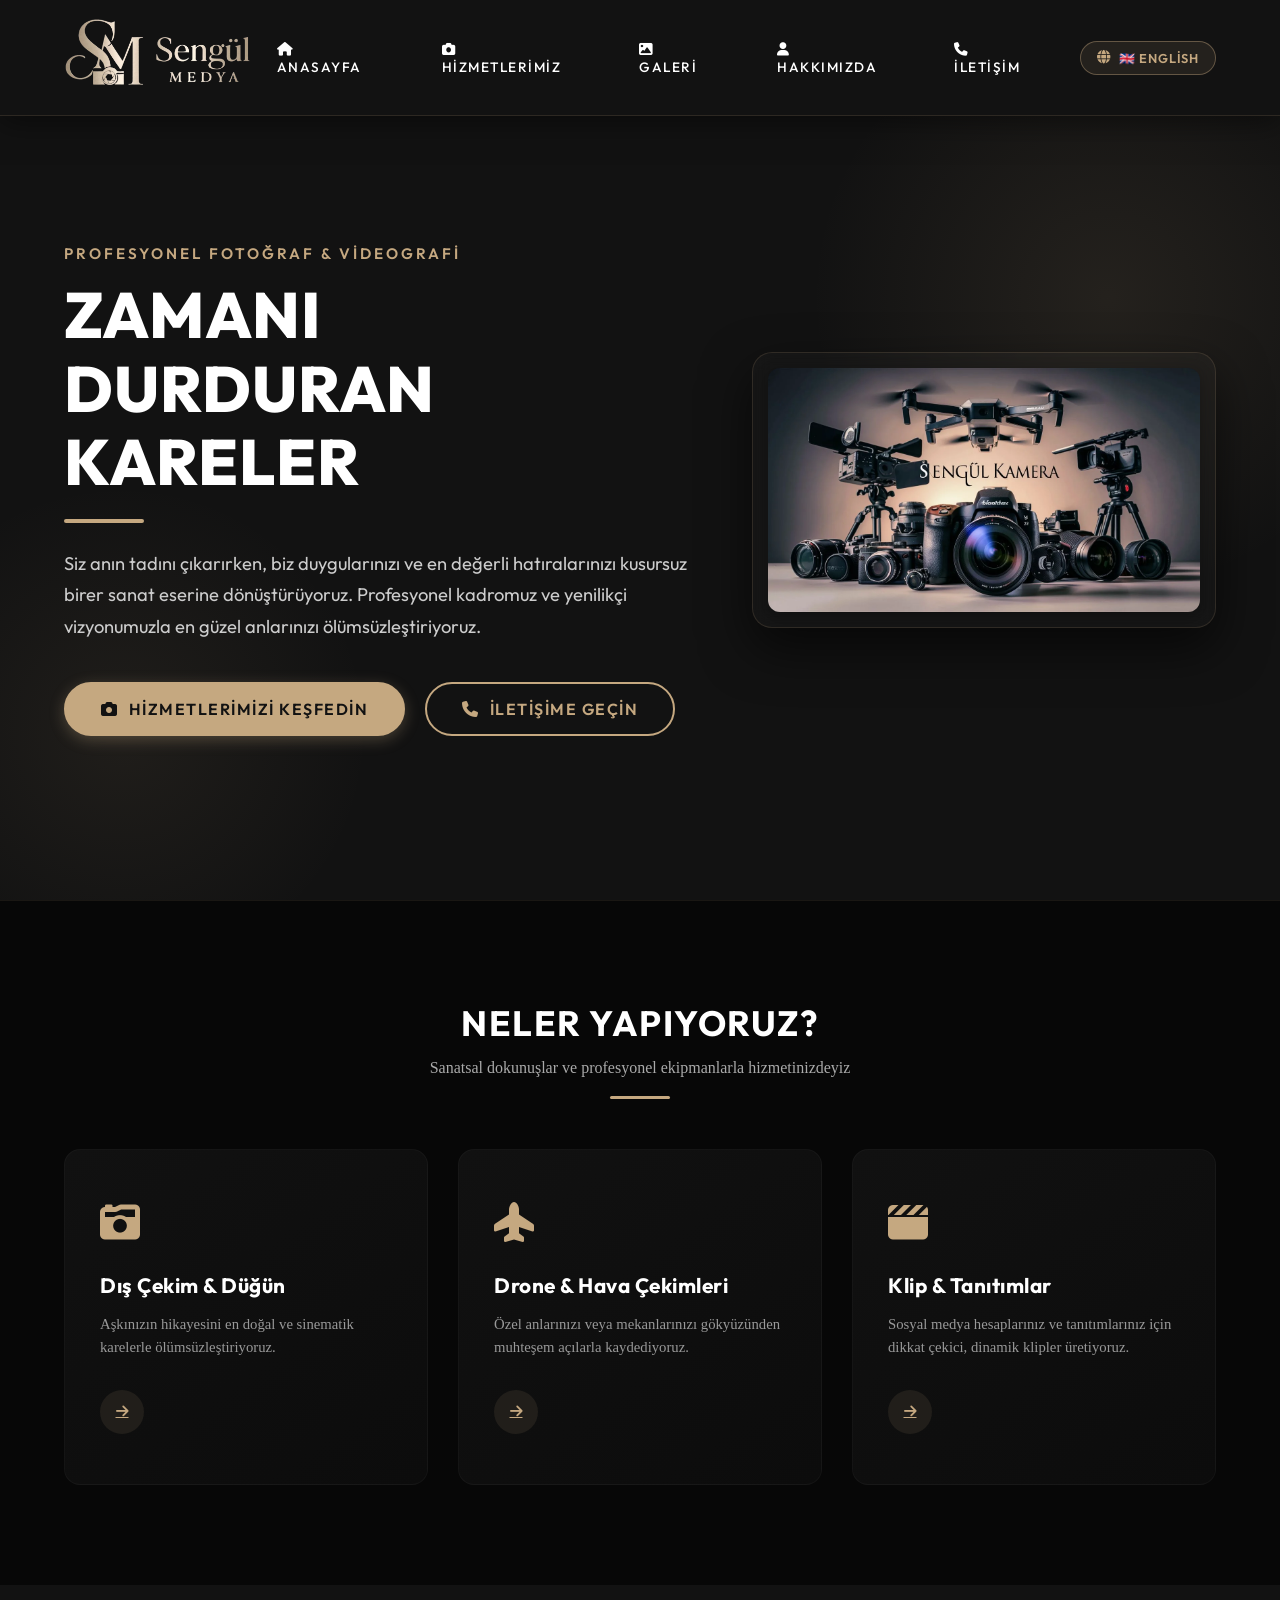
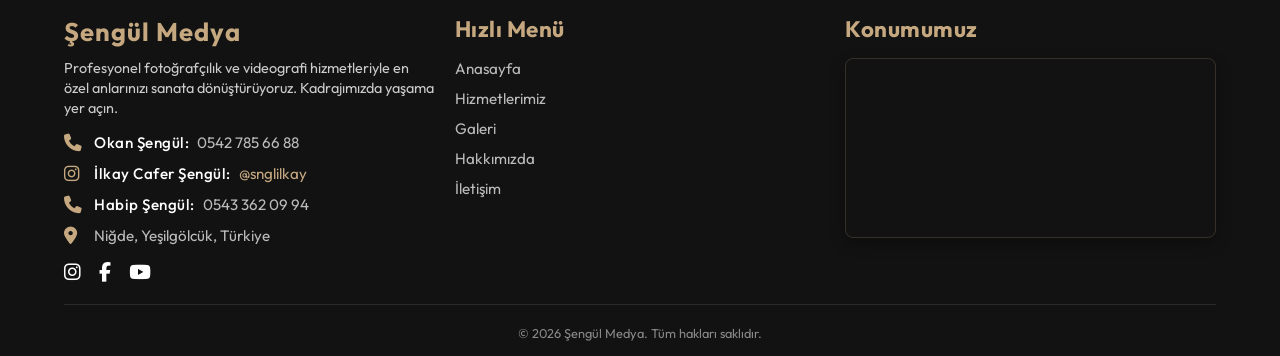
==== index.html @ fffaec66 "Google Fonts asenkron yüklenmesi sağlandı (render-blocking giderildi)" ====
<!DOCTYPE html>
<html lang="tr">

<head>
    <meta charset="UTF-8">
    <meta name="viewport" content="width=device-width, initial-scale=1.0">
    <title>Şengül Medya — Profesyonel Fotoğrafçılık & Videografi</title>
    <meta name="description" content="Niğde merkezli Şengül Medya; düğün, nişan, drone çekimi ve reklam filmlerinde 20 yıllık tecrübesiyle en özel anlarınızı sanat eserine dönüştürüyor.">
    <meta name="keywords" content="fotoğrafçı, videografi, düğün çekimi, nişan, drone, Niğde, Şengül Medya">
    <meta name="author" content="Şengül Medya">
    <!-- Open Graph -->
    <meta property="og:title" content="Şengül Medya — Profesyonel Fotoğrafçılık">
    <meta property="og:description" content="Düğün, nişan, drone çekimi ve reklam filmlerinde 20 yıllık tecrübe. En özel anlarınızı ölümsüzleştiriyoruz.">
    <meta property="og:image" content="images/logo.png">
    <meta property="og:url" content="https://sengulmedya.com/">
    <meta property="og:type" content="website">
    <meta property="og:locale" content="tr_TR">
    <!-- Twitter Card -->
    <meta name="twitter:card" content="summary_large_image">
    <meta name="twitter:title" content="Şengül Medya — Profesyonel Fotoğrafçılık">
    <meta name="twitter:description" content="Niğde merkezli profesyonel fotoğraf & video prodüksiyon ajansı.">
    <meta name="twitter:image" content="images/logo.png">
    <link rel="preconnect" href="https://fonts.googleapis.com">
    <link rel="preconnect" href="https://fonts.gstatic.com" crossorigin>
    <link rel="preconnect" href="https://cdnjs.cloudflare.com" crossorigin>
    <link rel="preload" href="images/hero-bg.webp" as="image" type="image/webp" fetchpriority="high">
    <link rel="stylesheet" href="css/style.css">
    <link rel="stylesheet" href="https://cdnjs.cloudflare.com/ajax/libs/font-awesome/6.7.1/css/all.min.css" media="print" onload="this.media='all'">
    <link rel="icon" href="images/favicon.png" type="image/png">
    <link rel="stylesheet" href="https://fonts.googleapis.com/css2?family=Outfit:wght@300;400;500;600;700;800&display=swap" media="print" onload="this.media='all'">
</head>

<body>

    <header>

        <div class="logo">
            <img src="images/logo.webp" alt="Şengül Medya" id="logo" width="752" height="332">
        </div>

        <div class="header-right">
            <div class="menu-toggle" id="mobile-menu">
                <i class="fa-solid fa-bars"></i>
            </div>
            <nav class="navbar">
                <ul class="navlist">
                    <li><a href="index.html"><i class="fa-solid fa-house"></i> <span data-i18n="nav.home">Anasayfa</span></a></li>
                    <li><a href="hizmetlerimiz.html"><i class="fa-solid fa-camera"></i> <span data-i18n="nav.services">Hizmetlerimiz</span></a></li>
                    <li><a href="galeri.html"><i class="fa-solid fa-image"></i> <span data-i18n="nav.gallery">Galeri</span></a></li>
                    <li><a href="hakkimizda.html"><i class="fa-solid fa-user"></i> <span data-i18n="nav.about">Hakkımızda</span></a></li>
                    <li><a href="iletisim.html"><i class="fa-solid fa-phone"></i> <span data-i18n="nav.contact">İletişim</span></a></li>
                </ul>
            </nav>

            <button id="lang-toggle-btn" aria-label="Dil Değiştir / Change Language">
                <i class="fa-solid fa-globe"></i> 🇬🇧 English
            </button>
        </div>

    </header>



    <main>

        <section class="hero">
            <div class="hero-container">
                <div class="hero-text-content">
                    <span class="hero-tagline" data-i18n="hero.tagline">Profesyonel Fotoğraf &amp; Videografi</span>
                    <h1 class="hero-title" data-i18n="hero.title">ZAMANI DURDURAN KARELER</h1>
                    <div class="hero-divider"></div>
                    <p class="hero-desc" data-i18n="hero.desc">Siz anın tadını çıkarırken, biz duygularınızı ve en değerli hatıralarınızı kusursuz birer sanat eserine dönüştürüyoruz. Profesyonel kadromuz ve yenilikçi vizyonumuzla en güzel anlarınızı ölümsüzleştiriyoruz.</p>
                    <div class="hero-buttons">
                        <a href="hizmetlerimiz.html" class="btn btn-solid"><i class="fa-solid fa-camera"></i> <span data-i18n="hero.btn.services">Hizmetlerimizi Keşfedin</span></a>
                        <a href="iletisim.html" class="btn btn-outline"><i class="fa-solid fa-phone"></i> <span data-i18n="hero.btn.contact">İletişime Geçin</span></a>
                    </div>
                </div>
                <div class="hero-image-content">
                    <div class="hero-image-wrapper">
                        <img src="images/hero-bg.webp" alt="Şengül Medya Anasayfa Görseli" class="hero-img" fetchpriority="high" decoding="async" width="1280" height="720">
                    </div>
                </div>
            </div>
        </section>

        <!-- Neler Yapıyoruz? (Hızlı Hizmet Özetleri) -->
        <section class="quick-services-section">
            <div class="section-header">
                <h2 data-i18n="quick.title">Neler Yapıyoruz?</h2>
                <p class="section-subtitle" data-i18n="quick.subtitle">Sanatsal dokunuşlar ve profesyonel ekipmanlarla hizmetinizdeyiz</p>
                <div class="section-divider"></div>
            </div>
            <div class="quick-services-grid">
                <div class="quick-service-card">
                    <div class="qs-icon"><i class="fa-solid fa-camera-retro"></i></div>
                    <h3 data-i18n="quick.1.title">Dış Çekim &amp; Düğün</h3>
                    <p data-i18n="quick.1.desc">Aşkınızın hikayesini en doğal ve sinematik karelerle ölümsüzleştiriyoruz.</p>
                    <a href="hizmetlerimiz.html" class="qs-link"><i class="fa-solid fa-arrow-right"></i></a>
                </div>
                <div class="quick-service-card">
                    <div class="qs-icon"><i class="fa-solid fa-plane-up"></i></div>
                    <h3 data-i18n="quick.2.title">Drone &amp; Hava Çekimleri</h3>
                    <p data-i18n="quick.2.desc">Özel anlarınızı veya mekanlarınızı gökyüzünden muhteşem açılarla kaydediyoruz.</p>
                    <a href="hizmetlerimiz.html" class="qs-link"><i class="fa-solid fa-arrow-right"></i></a>
                </div>
                <div class="quick-service-card">
                    <div class="qs-icon"><i class="fa-solid fa-clapperboard"></i></div>
                    <h3 data-i18n="quick.3.title">Klip &amp; Tanıtımlar</h3>
                    <p data-i18n="quick.3.desc">Sosyal medya hesaplarınız ve tanıtımlarınız için dikkat çekici, dinamik klipler üretiyoruz.</p>
                    <a href="hizmetlerimiz.html" class="qs-link"><i class="fa-solid fa-arrow-right"></i></a>
                </div>
            </div>
        </section>

    </main>

    <footer class="footer">
        <div class="footer-container">
            <div class="footer-info">
                <h2>Şengül Medya</h2>
                <p class="footer-desc" data-i18n="footer.desc">Profesyonel fotoğrafçılık ve videografi hizmetleriyle en özel anlarınızı sanata
                    dönüştürüyoruz. Kadrajımızda yaşama yer açın.</p>

                <div class="contact-info">
                    <p><i class="fa-solid fa-phone"></i> <strong>Okan Şengül:</strong> 0542 785 66 88</p>
                    <p><i class="fa-brands fa-instagram"></i> <strong>İlkay Cafer Şengül:</strong> <a href="https://www.instagram.com/snglilkay/" target="_blank">@snglilkay</a></p>
                    <p><i class="fa-solid fa-phone"></i> <strong>Habip Şengül:</strong> 0543 362 09 94</p>
                    <p><i class="fa-solid fa-location-dot"></i> <span>Niğde, Yeşilgölcük, Türkiye</span></p>
                </div>

                <div class="social-icons">
                    <a href="https://www.instagram.com/sengulmedya/"><i class="fa-brands fa-instagram"></i></a>
                    <a href="#"><i class="fa-brands fa-facebook-f"></i></a>
                    <a href="#"><i class="fa-brands fa-youtube"></i></a>
                </div>
            </div>

            <div class="footer-nav">
                <h3 data-i18n="footer.quickmenu">Hızlı Menü</h3>
                <ul>
                    <li><a href="index.html" data-i18n="nav.home">Anasayfa</a></li>
                    <li><a href="hizmetlerimiz.html" data-i18n="nav.services">Hizmetlerimiz</a></li>
                    <li><a href="galeri.html" data-i18n="nav.gallery">Galeri</a></li>
                    <li><a href="hakkimizda.html" data-i18n="nav.about">Hakkımızda</a></li>
                    <li><a href="iletisim.html" data-i18n="nav.contact">İletişim</a></li>
                </ul>
            </div>

            <div class="footer-map">
                <h3 data-i18n="footer.location">Konumumuz</h3>
                <iframe src="https://maps.google.com/maps?q=38.228377,34.775056&hl=tr&z=19&output=embed" width="100%"
                    height="180" allowfullscreen="" loading="lazy"
                    referrerpolicy="no-referrer-when-downgrade"></iframe>
            </div>
        </div>

        <div class="footer-bottom">
            <p data-i18n="footer.rights">© 2026 Şengül Medya. Tüm hakları saklıdır.</p>
        </div>
    </footer>




    <script src="js/app.js"></script>
    <script src="js/lang.js"></script>

</body>


</html>
---- css/style.css ----
* {
    margin: 0;
    padding: 0;
    box-sizing: border-box;
}

:root {
    --primary: #c5a880;
    /* Şampanya Altını (Zarif Vurgu Rengi) */
    --bg-dark: #121212;
    /* Derin Gece Siyahı (Premium Koyu Tema Arka Planı) */
    --bg-light: #fcfaf7;
    /* Sıcak Fildişi / Krem Rengi (Aydınlık Tema Arka Planı) */
}

header {
    background-color: var(--bg-dark); /* Şeffaflık kaldırıldı, tam solid yapıldı */
    width: 100%;
    height: auto;
    display: flex;
    justify-content: space-between;
    align-items: center;
    padding: 15px 5%;
    position: fixed;
    top: 0;
    left: 0;
    z-index: 1000;
    border-bottom: solid 1px rgba(197, 168, 128, 0.15); /* Altın rengi ince, şık bir çizgi eklendi */
    box-shadow: 0 4px 30px rgba(0, 0, 0, 0.5);
}

.navlist {
    /* menü elemanlarını hizaladık */
    display: flex;
    justify-content: space-between;
    gap: 20px;
    list-style-type: none;
}

body {
    background-color: var(--bg-light);
    padding-top: 80px;
}

.navlist a {
    text-decoration: none;
    color: white;
    display: inline-block;
    padding: 12px 20px;
    transition: all 0.3s ease;
    font-family: 'Outfit', sans-serif;
    text-transform: uppercase;
    letter-spacing: 1.5px;
    font-size: 0.85rem;
    font-weight: 500;
    position: relative;

}

.navlist i {
    margin-right: 5px;
}

.navlist a:after {
    content: '';
    width: 0;
    height: 2px;
    background-color: var(--primary);
    position: absolute;
    bottom: 0;
    left: 50%;
    transform: translateX(-50%);
    transition: all 0.3s ease;


}

.navlist a:hover:after {
    width: 60%;
    transition: all 0.3s ease;

}

.navlist a:hover {
    color: var(--primary);
}



#logo {
    display: block;
    max-height: 85px;
    width: auto;
    border-radius: 8px;
}



.arrows {
    z-index: 10;
    position: absolute;
    display: flex;
    justify-content: space-between;
    align-items: center;
    color: white;
    width: 100%;
    height: 100%;
    top: 0;
    left: 0;
    padding: 20px;
    cursor: pointer;
}


.arrows i {
    font-size: 2rem;
    color: white;
    background-color: rgba(0, 0, 0, 0.3);
    /* Biraz daha şeffaf */
    backdrop-filter: blur(8px);
    /* Lüks cam efekti (Glassmorphism) */
    -webkit-backdrop-filter: blur(8px);
    width: 60px;
    height: 60px;
    display: flex;
    justify-content: center;
    align-items: center;
    border-radius: 50%;
    transition: all 0.3s ease;
    /* Yumuşak geçiş */
    border: 1px solid rgba(255, 255, 255, 0.1);
}

.arrows i:hover {
    background-color: var(--primary);
    /* Sitenin şampanya rengi */
    color: var(--bg-dark);
    /* İkon rengi koyu siyah */
    transform: scale(1.15);
    /* Üzerine gelince hafifçe büyüme */
    border-color: var(--primary);
    box-shadow: 0 5px 15px rgba(197, 168, 128, 0.5);
    /* Etrafa şampanya rengi parlama */
}



/* =======================================================
   HERO / GİRİŞ BÖLÜMÜ STİLLERİ
   ======================================================= */

.hero {
    background-color: var(--bg-dark);
    color: white;
    padding: 80px 5%;
    min-height: calc(100vh - 80px);
    display: flex;
    align-items: center;
    justify-content: center;
    position: relative;
    overflow: hidden;
}

/* Subtle background accent glow */
.hero::before {
    content: '';
    position: absolute;
    top: -10%;
    right: -10%;
    width: 600px;
    height: 600px;
    background: radial-gradient(circle, rgba(197, 168, 128, 0.1) 0%, rgba(0,0,0,0) 70%);
    z-index: 1;
    pointer-events: none;
}

.hero::after {
    content: '';
    position: absolute;
    bottom: -10%;
    left: -10%;
    width: 500px;
    height: 500px;
    background: radial-gradient(circle, rgba(197, 168, 128, 0.08) 0%, rgba(0,0,0,0) 70%);
    z-index: 1;
    pointer-events: none;
}

.hero-container {
    max-width: 1200px;
    width: 100%;
    display: grid;
    grid-template-columns: 1.15fr 0.85fr;
    gap: 60px;
    align-items: center;
    position: relative;
    z-index: 2;
}

.hero-text-content {
    display: flex;
    flex-direction: column;
    align-items: flex-start;
    text-align: left;
}

.hero-tagline {
    color: var(--primary);
    font-size: 0.95rem;
    font-weight: 600;
    text-transform: uppercase;
    letter-spacing: 3px;
    margin-bottom: 15px;
    font-family: 'Outfit', sans-serif;
}

.hero-title {
    font-size: 4rem;
    font-weight: 800;
    font-family: 'Outfit', sans-serif;
    color: white;
    line-height: 1.15;
    margin-bottom: 20px;
    letter-spacing: 1px;
}

.hero-divider {
    width: 80px;
    height: 4px;
    background-color: var(--primary);
    margin-bottom: 25px;
    border-radius: 2px;
}

.hero-desc {
    font-size: 1.15rem;
    line-height: 1.7;
    color: #ccc;
    font-family: 'Outfit', sans-serif;
    margin-bottom: 40px;
}

.hero-buttons {
    display: flex;
    gap: 20px;
    flex-wrap: wrap;
}

.hero-buttons .btn {
    display: flex;
    align-items: center;
    gap: 10px;
    padding: 15px 35px;
    font-weight: 600;
    margin-top: 0;
}

.btn-secondary {
    background-color: transparent;
    border: 2px solid var(--primary);
    color: var(--primary);
    box-shadow: none;
}

.btn-secondary:hover {
    background-color: var(--primary);
    color: var(--bg-dark);
    box-shadow: 0 8px 20px rgba(197, 168, 128, 0.3);
}

.hero-image-content {
    display: flex;
    justify-content: center;
    align-items: center;
}

.hero-image-wrapper {
    position: relative;
    width: 100%;
    max-width: 500px;
    border-radius: 20px;
    padding: 15px;
    background: rgba(255, 255, 255, 0.02);
    border: 1px solid rgba(197, 168, 128, 0.15);
    box-shadow: 0 20px 50px rgba(0, 0, 0, 0.6);
    backdrop-filter: blur(10px);
    -webkit-backdrop-filter: blur(10px);
    transition: all 0.4s cubic-bezier(0.165, 0.84, 0.44, 1);
}

.hero-image-wrapper:hover {
    transform: translateY(-8px) scale(1.02);
    border-color: var(--primary);
    box-shadow: 0 30px 60px rgba(197, 168, 128, 0.25);
}

.hero-img {
    width: 100%;
    height: auto;
    border-radius: 12px;
    display: block;
    box-shadow: 0 5px 15px rgba(0,0,0,0.3);
}

/* Hero Section Media Queries */
@media (max-width: 1024px) {
    .hero-title {
        font-size: 3.2rem;
    }
    
    .hero-container {
        gap: 40px;
    }
}

@media (max-width: 768px) {
    .hero {
        padding: 60px 5% 80px;
    }
    
    .hero-container {
        grid-template-columns: 1fr;
        text-align: center;
        gap: 45px;
    }
    
    .hero-text-content {
        align-items: center;
    }
    
    .hero-divider {
        margin-left: auto;
        margin-right: auto;
    }
    
    .hero-buttons {
        justify-content: center;
    }
    
    .hero-image-wrapper {
        max-width: 420px;
    }
}

.btn {
    display: inline-flex;
    align-items: center;
    justify-content: center;
    gap: 10px;
    padding: 15px 35px;
    border-radius: 30px;
    outline: none;
    border: 2px solid transparent;
    cursor: pointer;
    text-transform: uppercase;
    letter-spacing: 1.5px;
    font-size: 1rem;
    font-family: 'Outfit', sans-serif;
    font-weight: 600;
    text-decoration: none;
    transition: all 0.3s ease;
}

.btn-solid {
    background-color: var(--primary);
    color: var(--bg-dark);
    border-color: var(--primary);
    box-shadow: 0 4px 15px rgba(197, 168, 128, 0.3);
}

.btn-solid:hover {
    background-color: transparent;
    color: var(--primary);
    transform: translateY(-3px);
}

.btn-outline {
    background-color: transparent;
    color: var(--primary);
    border-color: var(--primary);
}

.btn-outline:hover {
    background-color: var(--primary);
    color: var(--bg-dark);
    transform: translateY(-3px);
    box-shadow: 0 4px 15px rgba(197, 168, 128, 0.3);
}

.footer {
    background-color: var(--bg-dark);
    color: white;
    padding: 30px 5% 15px;
    font-family: 'Outfit', sans-serif;
}

.footer-container {
    display: flex;
    justify-content: space-between;
    align-items: flex-start;
    flex-wrap: wrap;
    gap: 20px;
    margin-bottom: 20px;
    border-bottom: 1px solid rgba(255, 255, 255, 0.1);
    padding-bottom: 20px;
}

.footer-info {
    flex: 1;
    min-width: 300px;
}

.footer-info h2 {
    color: var(--primary);
    font-size: 1.6rem;
    margin-bottom: 10px;
    letter-spacing: 1px;
}

.footer-desc {
    color: #ccc;
    margin-bottom: 15px;
    line-height: 1.4;
    max-width: 400px;
    font-size: 0.9rem;
}

.contact-info p {
    color: #bbb;
    margin-bottom: 12px;
    display: flex;
    align-items: center;
    font-size: 0.95rem;
}

.contact-info i {
    color: var(--primary);
    font-size: 1.1rem;
    width: 30px;
    text-align: left;
}

.contact-info strong {
    color: white;
    font-weight: 500;
    margin-right: 8px;
    letter-spacing: 0.5px;
}

.social-icons {
    margin-top: 15px;
}

.social-icons a {
    color: white;
    font-size: 1.2rem;
    margin-right: 15px;
    transition: all 0.3s ease;
}

.social-icons a:hover {
    color: var(--primary);
    transform: translateY(-2px);
    display: inline-block;
}

.footer-map {
    flex: 1;
    min-width: 300px;
}

.footer-map h3 {
    color: var(--primary);
    font-size: 1.4rem;
    margin-bottom: 15px;
    letter-spacing: 0.5px;
}

.footer-map iframe {
    border-radius: 8px;
    box-shadow: 0 5px 15px rgba(0, 0, 0, 0.3);
    border: 1px solid rgba(197, 168, 128, 0.2);
    display: block;
}

.footer-bottom {
    text-align: center;
    color: #888;
    font-size: 0.8rem;
}

/* Sayfa İçerik Stilleri */
.page-header {
    padding: 120px 5% 50px;
    background-color: var(--bg-dark);
    text-align: center;
    color: white;
}

.page-header h1 {
    color: var(--primary);
    font-size: 2.5rem;
    margin-bottom: 15px;
}

.page-content {
    min-height: 50vh;
    padding: 50px 5%;
    display: flex;
    flex-direction: column;
    justify-content: flex-start;
    align-items: center;
    background-color: var(--bg-dark);
}

.coming-soon {
    display: flex;
    flex-direction: column;
    align-items: center;
    justify-content: center;
    padding: 40px;
    border-radius: 15px;
    border: 1px solid rgba(197, 168, 128, 0.3);
    text-align: center;
}

.coming-soon i {
    font-size: 3rem;
    color: var(--primary);
    margin-bottom: 20px;
}

.coming-soon h2 {
    color: white;
    margin-bottom: 10px;
}

.coming-soon p {
    color: #bbb;
}




/* Hizmetler Bölümü Stilleri */
.services-section {
    padding: 50px 5%;
    background-color: var(--bg-dark);
    /* Koyu arka plan */
}

.services-grid {
    display: grid;
    grid-template-columns: repeat(auto-fit, minmax(280px, 1fr));
    gap: 30px;
    max-width: 1200px;
    margin: 0 auto;
}

.service-card {
    background: rgba(255, 255, 255, 0.05);
    /* Cam efekti / Koyu tema */
    padding: 40px 30px;
    border-radius: 15px;
    text-align: center;
    box-shadow: 0 10px 30px rgba(0, 0, 0, 0.2);
    transition: all 0.4s ease;
    border: 1px solid rgba(197, 168, 128, 0.1);
    display: flex;
    flex-direction: column;
    justify-content: space-between;
}

.service-card:hover {
    transform: translateY(-10px);
    box-shadow: 0 15px 40px rgba(197, 168, 128, 0.2);
    border-color: var(--primary);
    background: rgba(255, 255, 255, 0.08);
}

.service-icon {
    width: 80px;
    height: 80px;
    background: rgba(197, 168, 128, 0.1);
    border-radius: 50%;
    display: flex;
    justify-content: center;
    align-items: center;
    margin: 0 auto 20px;
    color: var(--primary);
    font-size: 2rem;
    transition: all 0.4s ease;
}

.service-card:hover .service-icon {
    background: var(--primary);
    color: var(--bg-dark);
    transform: rotateY(180deg);
}

.service-card h3 {
    color: white;
    font-size: 1.4rem;
    margin-bottom: 15px;
    font-family: 'Outfit', sans-serif;
}

.service-card p {
    color: #bbb;
    line-height: 1.6;
    margin-bottom: 25px;
    font-size: 0.95rem;
    flex-grow: 1;
}

.card-actions {
    display: flex;
    flex-direction: column;
    gap: 10px;
}

/* Buton stilleri yukarıya (line 345 civarı) taşındı. */
/* İletişim Sayfası Stilleri */
.contact-section {
    padding: 60px 5%;
    background-color: var(--bg-dark);
}

.contact-container {
    max-width: 1000px;
    margin: 0 auto;
    display: flex;
    flex-direction: column;
    gap: 50px;
}

.contact-info-boxes {
    display: flex;
    justify-content: space-between;
    gap: 20px;
    flex-wrap: wrap;
}

.info-box {
    background: rgba(255, 255, 255, 0.05);
    padding: 30px 20px;
    border-radius: 12px;
    text-align: center;
    flex: 1;
    min-width: 250px;
    border: 1px solid rgba(197, 168, 128, 0.1);
    transition: transform 0.3s ease;
}

.info-box:hover {
    transform: translateY(-5px);
    border-color: var(--primary);
}

.info-box i {
    font-size: 2.5rem;
    color: var(--primary);
    margin-bottom: 15px;
}

.info-box h3 {
    color: white;
    margin-bottom: 10px;
    font-family: 'Outfit', sans-serif;
}

.info-box p {
    color: #bbb;
    margin-bottom: 5px;
}

.contact-form-container {
    background: rgba(255, 255, 255, 0.03);
    padding: 40px;
    border-radius: 15px;
    border: 1px solid rgba(197, 168, 128, 0.1);
}

.contact-form-container h2 {
    color: var(--primary);
    text-align: center;
    margin-bottom: 30px;
    font-size: 2rem;
    font-family: 'Outfit', sans-serif;
}

.contact-form {
    display: flex;
    flex-direction: column;
    gap: 20px;
}

.input-group {
    display: flex;
    gap: 20px;
}

.form-control {
    display: flex;
    flex-direction: column;
    gap: 8px;
    text-align: left;
    width: 100%;
}

.input-group .form-control {
    flex: 1;
}

.form-control label {
    font-family: 'Outfit', sans-serif;
    color: var(--primary);
    font-size: 0.88rem;
    font-weight: 500;
    letter-spacing: 0.5px;
    margin-left: 4px;
    opacity: 0.9;
}

.contact-form input,
.contact-form textarea {
    width: 100%;
    padding: 15px;
    background: rgba(255, 255, 255, 0.05);
    border: 1px solid rgba(255, 255, 255, 0.1);
    border-radius: 8px;
    color: white;
    font-family: 'Outfit', sans-serif;
    outline: none;
    transition: all 0.3s ease;
}

.contact-form input::placeholder,
.contact-form textarea::placeholder {
    color: #888;
}

.contact-form input:focus,
.contact-form textarea:focus {
    border-color: var(--primary);
    background: rgba(255, 255, 255, 0.1);
}

/* =======================================================
   RESPONSİV TASARIM (DUYARLI TASARIM)
   ======================================================= */

/* MASAÜSTÜ (≥1025px) */
@media (min-width: 1025px) {
    .hero-text-content {
        max-width: 800px;
    }
}

/* TABLET (769px – 1024px) */
@media (min-width: 769px) and (max-width: 1024px) {
    header {
        padding: 15px 3%;
    }

    .header-right {
        gap: 12px;
    }

    .navlist {
        gap: 8px;
    }

    .navlist a {
        font-size: 0.72rem;
        padding: 8px 8px;
        letter-spacing: 1px;
    }

    #lang-toggle-btn {
        padding: 7px 13px;
        font-size: 0.72rem;
    }

    .hero-title {
        font-size: 2.8rem;
    }

    .hero-desc {
        font-size: 1rem;
    }
}

.menu-toggle {
    display: none;
    color: white;
    font-size: 1.8rem;
    cursor: pointer;
    align-items: center;
    justify-content: center;
    width: 40px;
    height: 40px;
    border-radius: 8px;
    background: rgba(255,255,255,0.05);
    border: 1px solid rgba(197,168,128,0.2);
    transition: all 0.3s ease;
    flex-shrink: 0;
}

.menu-toggle:hover {
    background: rgba(197,168,128,0.15);
    border-color: rgba(197,168,128,0.5);
}

/* =======================================================
   OVERLAY & DRAWER — GLOBAL (tüm ekranlarda hidden, mobilde aktif)
   ======================================================= */

/* Body scroll kilidi */
body.drawer-open {
    overflow: hidden;
}

/* Karartma overlay */
#nav-overlay {
    display: none;
    position: fixed;
    inset: 0;
    background: rgba(0, 0, 0, 0.65);
    backdrop-filter: blur(4px);
    -webkit-backdrop-filter: blur(4px);
    z-index: 998;
    opacity: 0;
    transition: opacity 0.35s ease;
}

#nav-overlay.active {
    display: block;
    opacity: 1;
}

/* Drawer header (JS ile enjekte ediliyor) */
.drawer-header {
    display: none; /* masaüstünde gizli */
}

/* Drawer footer (JS ile enjekte ediliyor) */
.drawer-footer {
    display: none;
}

/* ═══════════════════════════════════════════════════════
   MOBİL (≤768px) — Premium Drawer Tasarımı
   ═══════════════════════════════════════════════════════ */
@media (max-width: 768px) {

    /* ── Header ────────────────────────────────────────── */
    header {
        padding: 0 5%;
        height: 62px;
        background-color: var(--bg-dark);
    }

    #logo {
        max-height: 40px;
    }

    /* Sadece hamburger görünür, dil butonu gizlenir */
    .header-right {
        gap: 0;
    }

    #lang-toggle-btn {
        display: none !important;
    }

    /* Hamburger — minimal, temiz */
    .menu-toggle {
        display: flex;
        width: 38px;
        height: 38px;
        border-radius: 10px;
        background: rgba(197, 168, 128, 0.08);
        border: 1px solid rgba(197, 168, 128, 0.25);
        font-size: 1.1rem;
    }

    /* ── Drawer (sağdan kayan panel) ───────────────────── */
    nav.navbar {
        position: fixed;
        top: 0;
        right: -110%;           /* başta ekran dışında */
        width: min(320px, 85vw);
        height: 100dvh;
        background: linear-gradient(160deg, #0d0d0d 0%, #111111 100%);
        border-left: 1px solid rgba(197, 168, 128, 0.18);
        box-shadow: -20px 0 60px rgba(0, 0, 0, 0.7);
        z-index: 1000;
        flex-direction: column;
        align-items: stretch;
        justify-content: flex-start;
        overflow-y: auto;
        overflow-x: hidden;
        max-height: none;
        padding: 0;
        transition: right 0.38s cubic-bezier(0.4, 0, 0.2, 1);
    }

    nav.navbar.active {
        right: 0;
        padding: 0;
        border-top: none;
        box-shadow: -20px 0 60px rgba(0, 0, 0, 0.7);
    }

    /* ── Drawer header (JS enjeksiyonu) ────────────────── */
    .drawer-header {
        display: flex;
        align-items: center;
        justify-content: space-between;
        padding: 18px 22px;
        border-bottom: 1px solid rgba(197, 168, 128, 0.12);
        background: rgba(197, 168, 128, 0.04);
        flex-shrink: 0;
    }

    .drawer-brand {
        font-family: 'Outfit', sans-serif;
        font-size: 0.7rem;
        font-weight: 700;
        letter-spacing: 3px;
        color: var(--primary);
        opacity: 0.8;
    }

    .drawer-actions {
        display: flex;
        align-items: center;
        gap: 10px;
    }

    /* Drawer dil butonu */
    #lang-toggle-btn-drawer {
        display: flex;
        align-items: center;
        gap: 6px;
        background: rgba(197, 168, 128, 0.1);
        border: 1px solid rgba(197, 168, 128, 0.3);
        color: var(--primary);
        padding: 6px 14px;
        border-radius: 50px;
        font-family: 'Outfit', sans-serif;
        font-size: 0.75rem;
        font-weight: 700;
        letter-spacing: 1px;
        cursor: pointer;
        transition: all 0.25s ease;
    }

    #lang-toggle-btn-drawer:hover {
        background: var(--primary);
        color: var(--bg-dark);
    }

    /* Drawer kapat butonu */
    #drawer-close {
        display: flex;
        align-items: center;
        justify-content: center;
        width: 34px;
        height: 34px;
        background: rgba(255, 255, 255, 0.05);
        border: 1px solid rgba(255, 255, 255, 0.1);
        border-radius: 8px;
        color: #aaa;
        font-size: 1rem;
        cursor: pointer;
        transition: all 0.25s ease;
    }

    #drawer-close:hover {
        background: rgba(255, 80, 80, 0.15);
        border-color: rgba(255, 80, 80, 0.4);
        color: #ff6b6b;
    }

    /* ── Nav linkleri ──────────────────────────────────── */
    .navlist {
        flex-direction: column;
        align-items: stretch;
        width: 100%;
        gap: 0;
        padding: 12px 0;
    }

    .navlist li {
        width: 100%;
    }

    .navlist a {
        display: flex;
        align-items: center;
        gap: 14px;
        font-size: 0.9rem;
        padding: 16px 24px;
        text-align: left;
        color: rgba(255, 255, 255, 0.85);
        border-bottom: 1px solid rgba(255, 255, 255, 0.04);
        transition: all 0.22s ease;
        letter-spacing: 1.5px;
    }

    .navlist a:hover,
    .navlist a:active {
        background: rgba(197, 168, 128, 0.07);
        color: var(--primary);
        padding-left: 30px;
    }

    .navlist a i {
        width: 20px;
        font-size: 0.9rem;
        color: var(--primary);
        opacity: 0.8;
        flex-shrink: 0;
    }

    .navlist a:after {
        display: none;
    }

    /* ── Drawer footer (JS enjeksiyonu) ────────────────── */
    .drawer-footer {
        display: flex;
        flex-direction: column;
        align-items: center;
        gap: 12px;
        margin-top: auto;
        padding: 24px 22px;
        border-top: 1px solid rgba(197, 168, 128, 0.12);
        flex-shrink: 0;
    }

    .drawer-footer-label {
        font-family: 'Outfit', sans-serif;
        font-size: 0.65rem;
        letter-spacing: 2.5px;
        color: #555;
        text-transform: uppercase;
    }

    .drawer-socials {
        display: flex;
        gap: 14px;
    }

    .drawer-socials a {
        display: flex;
        align-items: center;
        justify-content: center;
        width: 38px;
        height: 38px;
        border-radius: 50%;
        background: rgba(197, 168, 128, 0.08);
        border: 1px solid rgba(197, 168, 128, 0.2);
        color: var(--primary);
        font-size: 0.95rem;
        transition: all 0.25s ease;
        text-decoration: none;
    }

    .drawer-socials a:hover {
        background: var(--primary);
        color: var(--bg-dark);
        transform: translateY(-2px);
    }

    /* ── Body ──────────────────────────────────────────── */
    body {
        padding-top: 62px;
    }

    /* ── Hero ──────────────────────────────────────────── */
    .hero {
        padding: 50px 5% 60px;
        min-height: calc(100dvh - 62px);
    }

    .hero-container {
        grid-template-columns: 1fr;
        text-align: center;
        gap: 35px;
    }

    .hero-text-content {
        width: 100%;
        text-align: center;
        align-items: center;
        order: 1;
    }

    .hero-image-content {
        order: 2;
    }

    .hero-title {
        font-size: 2rem;
        letter-spacing: 0.5px;
    }

    .hero-tagline {
        font-size: 0.78rem;
        letter-spacing: 2.5px;
    }

    .hero-desc {
        font-size: 0.95rem;
        text-align: center;
    }

    .hero-divider {
        margin-left: auto;
        margin-right: auto;
    }

    .hero-buttons {
        flex-direction: column;
        width: 100%;
        gap: 12px;
        align-items: center;
    }

    .hero-buttons .btn {
        width: 100%;
        max-width: 300px;
        justify-content: center;
    }

    .hero-image-wrapper {
        max-width: 100%;
    }

    /* ── Butonlar ──────────────────────────────────────── */
    .btn {
        padding: 13px 24px;
        font-size: 0.85rem;
    }

    /* ── Footer ────────────────────────────────────────── */
    .footer-container {
        flex-direction: column;
        text-align: center;
        gap: 30px;
    }

    .footer-info,
    .footer-map {
        min-width: unset;
        width: 100%;
    }

    .footer-desc {
        max-width: 100%;
    }

    .contact-info p {
        justify-content: center;
    }

    .contact-info i {
        text-align: center;
    }

    .social-icons {
        display: flex;
        justify-content: center;
        gap: 20px;
    }

    .social-icons a {
        margin-right: 0;
    }

    .footer-map iframe {
        height: 200px;
    }

    /* ── Page header ───────────────────────────────────── */
    .page-header {
        padding: 40px 5% 25px;
    }

    .page-header h1 {
        font-size: 1.75rem;
    }

    .page-header p {
        font-size: 0.9rem;
    }

    /* ── Contact ───────────────────────────────────────── */
    .contact-section {
        padding: 40px 5%;
    }

    .contact-info-boxes {
        flex-direction: column;
    }

    .info-box {
        min-width: unset;
    }

    .input-group {
        flex-direction: column;
    }

    .contact-form-container {
        padding: 25px 15px;
    }

    .contact-form-container h2 {
        font-size: 1.4rem;
    }

    /* ── Services / Pricing ────────────────────────────── */
    .services-grid {
        grid-template-columns: 1fr;
    }

    .pricing-section {
        padding: 30px 5%;
    }

    .pricing-cards-grid {
        grid-template-columns: 1fr;
    }

    /* ── About ─────────────────────────────────────────── */
    .about-section {
        padding: 40px 5%;
    }

    .about-container {
        flex-direction: column;
        gap: 50px;
    }

    .about-experience {
        right: 10px;
        bottom: -15px;
        padding: 15px;
    }

    .about-experience h3 {
        font-size: 1.8rem;
    }

    .about-text h2 {
        font-size: 1.8rem;
    }

    .feature {
        gap: 12px;
    }

    /* ── Arrows ────────────────────────────────────────── */
    .arrows {
        padding: 5px;
    }

    .arrows i {
        width: 38px;
        height: 38px;
        font-size: 1.1rem;
    }
}


/* =======================================================
   HAKKIMIZDA SAYFASI STİLLERİ
   ======================================================= */
.about-section {
    padding: 60px 5%;
    background-color: var(--bg-dark);
}

.about-container {
    max-width: 1200px;
    margin: 0 auto;
    display: flex;
    gap: 60px;
    align-items: center;
}

.about-image {
    flex: 1;
    position: relative;
}

.about-image img {
    width: 100%;
    border-radius: 20px;
    box-shadow: 0 15px 40px rgba(0, 0, 0, 0.4);
    border: 1px solid rgba(197, 168, 128, 0.2);
}

.about-experience {
    position: absolute;
    bottom: -20px;
    right: -20px;
    background: var(--primary);
    padding: 25px;
    border-radius: 15px;
    text-align: center;
    color: var(--bg-dark);
    box-shadow: 0 10px 30px rgba(197, 168, 128, 0.3);
}

.about-experience h3 {
    font-size: 2.5rem;
    font-family: 'Outfit', sans-serif;
    margin-bottom: 5px;
}

.about-experience p {
    font-weight: bold;
    font-size: 0.9rem;
    letter-spacing: 1px;
}

.about-text {
    flex: 1;
}

.about-text h2 {
    font-size: 2.5rem;
    color: var(--primary);
    margin-bottom: 20px;
    font-family: 'Outfit', sans-serif;
}

.about-text p {
    color: #ccc;
    line-height: 1.8;
    margin-bottom: 20px;
    font-size: 1.05rem;
}

.about-features {
    margin-top: 40px;
    display: flex;
    flex-direction: column;
    gap: 25px;
}

.feature {
    display: flex;
    align-items: center;
    gap: 20px;
    background: rgba(255, 255, 255, 0.03);
    padding: 20px;
    border-radius: 12px;
    border: 1px solid rgba(197, 168, 128, 0.1);
    transition: transform 0.3s ease;
}

.feature:hover {
    transform: translateX(10px);
    border-color: var(--primary);
}

.feature i {
    font-size: 2.2rem;
    color: var(--primary);
}

.feature h4 {
    color: white;
    margin-bottom: 5px;
    font-family: 'Outfit', sans-serif;
}

.feature p {
    margin-bottom: 0;
    font-size: 0.9rem;
    color: #aaa;
}

/* Hakkımızda Responsive */
@media (max-width: 900px) {
    .about-container {
        flex-direction: column;
        text-align: center;
    }

    .about-image {
        margin-bottom: 30px;
    }

    .about-experience {
        right: 50%;
        bottom: -30px;
        transform: translateX(50%);
    }

    .feature {
        text-align: left;
    }
}

/* =======================================================
   GALERİ & ÖRNEKLER SAYFASI STİLLERİ (MINIMAL & ZARİF TASARIM)
   ======================================================= */

.gallery-category {
    width: 100%;
    max-width: 1200px;
    margin: 0 auto 50px;
}

.gallery-category h2 {
    color: white;
    font-size: 1.8rem;
    margin-bottom: 5px;
    font-family: 'Outfit', sans-serif;
    display: flex;
    align-items: center;
    gap: 12px;
    font-weight: 500;
}

.gallery-category h2 i {
    color: var(--primary);
}

.gallery-desc {
    color: #888;
    font-size: 1rem;
    margin-bottom: 30px;
    font-weight: 300;
}

/* Swiper Slider Tasarımı */
.swiper {
    width: 100%;
    padding-top: 50px;
    padding-bottom: 50px;
}

.swiper-slide {
    background-position: center;
    background-size: cover;
    width: 80%; /* Mobil cihazlarda tam ekran, masaüstünde ortalı */
    max-width: 800px;
    border-radius: 12px;
    overflow: hidden;
    box-shadow: 0 15px 40px rgba(0, 0, 0, 0.5);
    background: #000;
}

/* Swiper gölgelerinin video tıklamalarını engellemesini önler */
.swiper-slide-shadow,
.swiper-slide-shadow-left,
.swiper-slide-shadow-right,
.swiper-slide-shadow-top,
.swiper-slide-shadow-bottom {
    pointer-events: none !important;
}

@media (max-width: 768px) {
    .swiper-slide {
        width: 95%;
    }
}

.swiper-pagination-bullet {
    background: white;
    opacity: 0.5;
}

.swiper-pagination-bullet-active {
    background: var(--primary);
    opacity: 1;
}

.video-wrapper {
    position: relative;
    padding-bottom: 56.25%; /* 16:9 Aspect Ratio */
    height: 0;
    width: 100%;
    background: #000;
    transition: padding-bottom 0.3s ease;
    overflow: hidden; /* Critical for cropping the Google Drive header */
}

@media (max-width: 768px) {
    .video-wrapper {
        padding-bottom: 80%; /* Sleek aspect ratio on mobile: large enough to fit full video width without excessive black letterbox bars! */
    }
}

.video-wrapper iframe {
    position: absolute;
    top: -46px; /* Shift the iframe up by 46px to push the Google Drive header & pop-out icon outside the visible container */
    left: 0;
    width: 100%;
    height: calc(100% + 46px); /* Add 46px to the height so the bottom controls are perfectly visible and not cut off */
    border: none;
}

/* Fix mobile video compositor freeze by removing 3D transforms when playing */
.swiper-slide.is-playing {
    transform: none !important;
    transition: none !important;
    z-index: 10 !important;
}

/* Premium Video Cover for smooth Mobile Swiping & Tap-to-Play */
.video-cover {
    position: absolute;
    top: 0;
    left: 0;
    width: 100%;
    height: 100%;
    background: linear-gradient(135deg, #1b1b1b 0%, #0d0d0d 100%);
    display: flex;
    flex-direction: column;
    justify-content: center;
    align-items: center;
    cursor: pointer;
    z-index: 5;
    transition: all 0.3s ease;
    border-radius: 12px;
}

.video-cover::after {
    content: '';
    position: absolute;
    top: 0;
    left: 0;
    width: 100%;
    height: 100%;
    background: radial-gradient(circle, rgba(197, 168, 128, 0.05) 0%, transparent 80%);
    pointer-events: none;
}

.video-cover:hover {
    background: linear-gradient(135deg, #222 0%, #111 100%);
}

.play-btn-circle {
    width: 65px;
    height: 65px;
    background: rgba(197, 168, 128, 0.9);
    border-radius: 50%;
    display: flex;
    align-items: center;
    justify-content: center;
    color: #070707;
    font-size: 1.6rem;
    margin-bottom: 15px;
    transition: all 0.4s cubic-bezier(0.165, 0.84, 0.44, 1);
    box-shadow: 0 8px 25px rgba(197, 168, 128, 0.35);
    z-index: 6;
    padding-left: 4px; /* Centering visual fix for play icon */
}

.video-cover:hover .play-btn-circle {
    transform: scale(1.1);
    background: var(--primary);
    box-shadow: 0 10px 30px rgba(197, 168, 128, 0.55);
    color: #000;
}

.video-cover-title {
    color: #eaeaea;
    font-family: 'Outfit', sans-serif;
    font-size: 1.05rem;
    font-weight: 500;
    letter-spacing: 0.5px;
    z-index: 6;
    text-shadow: 0 2px 4px rgba(0, 0, 0, 0.5);
    padding: 0 15px;
    text-align: center;
}

@media (max-width: 768px) {
    .play-btn-circle {
        width: 55px;
        height: 55px;
        font-size: 1.3rem;
        margin-bottom: 10px;
    }
    
    .video-cover-title {
        font-size: 0.95rem;
    }
}

.video-card h3 {
    color: #eee;
    font-size: 1.15rem;
    text-align: left;
    font-family: 'Outfit', sans-serif;
    font-weight: 400;
}

/* Fotoğraf Galerisi - Temiz Grid */
.photo-grid {
    display: grid;
    grid-template-columns: repeat(auto-fit, minmax(280px, 1fr));
    gap: 20px;
}

.photo-card {
    position: relative;
    border-radius: 8px;
    overflow: hidden;
    aspect-ratio: 4/3;
    cursor: pointer;
    background: #111;
}

.photo-card img {
    width: 100%;
    height: 100%;
    object-fit: cover;
    transition: transform 0.6s ease;
}

.photo-overlay {
    position: absolute;
    top: 0;
    left: 0;
    width: 100%;
    height: 100%;
    background: rgba(0, 0, 0, 0.6);
    display: flex;
    flex-direction: column;
    justify-content: center;
    align-items: center;
    opacity: 0;
    transition: opacity 0.3s ease;
}

.photo-card:hover .photo-overlay {
    opacity: 1;
}

.photo-card:hover img {
    transform: scale(1.05);
}

.photo-overlay i {
    font-size: 2rem;
    color: white;
    margin-bottom: 10px;
    transform: translateY(10px);
    transition: transform 0.3s ease;
}

.photo-overlay p {
    color: white;
    font-size: 1.1rem;
    font-weight: 500;
    font-family: 'Outfit', sans-serif;
    transform: translateY(10px);
    transition: transform 0.3s ease;
}

.photo-card:hover .photo-overlay i,
.photo-card:hover .photo-overlay p {
    transform: translateY(0);
}

/* Galeri Responsive */
@media (max-width: 768px) {
    .video-grid {
        grid-template-columns: 1fr;
    }
    
    .photo-grid {
        grid-template-columns: 1fr;
    }
}
/* =======================================================
   FİYAT KARTLARI (PRICING PACKAGES) BÖLÜMÜ STİLLERİ
   ======================================================= */
.pricing-section {
    padding: 60px 5%;
    background-color: var(--bg-dark); 
    background-image: radial-gradient(circle at center, rgba(197, 168, 128, 0.05) 0%, transparent 70%);
}

.pricing-header {
    text-align: center;
    margin-bottom: 50px;
    max-width: 800px;
    margin-left: auto;
    margin-right: auto;
}

.pricing-header h2 {
    font-family: 'Outfit', sans-serif;
    color: white;
    font-size: 2.8rem;
    letter-spacing: 2px;
    text-transform: uppercase;
    margin-bottom: 5px;
}

.pricing-header h2 span {
    color: var(--primary);
    font-style: italic;
    font-weight: 400;
    text-transform: none;
    font-family: 'Times New Roman', serif;
}

.pricing-header p {
    color: #ccc;
    font-size: 1.1rem;
    letter-spacing: 1px;
}

.pricing-cards-grid {
    display: grid;
    grid-template-columns: repeat(auto-fit, minmax(260px, 1fr));
    gap: 30px;
    max-width: 1200px;
    margin: 0 auto;
}

.pricing-card {
    background: linear-gradient(180deg, #151515 0%, #0a0a0a 100%);
    border: 1px solid rgba(197, 168, 128, 0.2);
    border-radius: 20px;
    padding: 40px 30px;
    box-shadow: 0 15px 35px rgba(0, 0, 0, 0.5);
    transition: transform 0.3s ease, border-color 0.3s ease;
    display: flex;
    flex-direction: column;
}

.pricing-card:hover {
    transform: translateY(-10px);
    border-color: var(--primary);
}

.pricing-card.premium {
    border-color: var(--primary);
    box-shadow: 0 15px 35px rgba(197, 168, 128, 0.15);
    position: relative;
    overflow: hidden;
}

.pricing-card.premium::before {
    content: 'En Çok Tercih Edilen';
    position: absolute;
    top: 25px;
    right: -45px;
    background: var(--primary);
    color: var(--bg-dark);
    font-size: 0.75rem;
    font-weight: bold;
    padding: 8px 45px;
    transform: rotate(45deg);
    text-transform: uppercase;
    letter-spacing: 1px;
}

.pricing-card-header {
    text-align: center;
    margin-bottom: 30px;
    border-bottom: 1px dashed rgba(197, 168, 128, 0.3);
    padding-bottom: 20px;
}

.pricing-card-header i {
    font-size: 2.8rem;
    color: var(--primary);
    margin-bottom: 15px;
}

.pricing-card-header h3 {
    color: white;
    font-family: 'Outfit', sans-serif;
    font-size: 1.4rem;
}

.pricing-card-features {
    list-style: none;
    margin-bottom: 30px;
    flex-grow: 1;
}

.pricing-card-features li {
    display: flex;
    justify-content: space-between;
    align-items: center;
    color: #ddd;
    font-size: 0.95rem;
    margin-bottom: 15px;
    padding-bottom: 10px;
    border-bottom: 1px solid rgba(255, 255, 255, 0.05);
}

.pricing-card-features li:last-child {
    border-bottom: none;
    margin-bottom: 0;
    padding-bottom: 0;
}

.pricing-card-features .feature-name {
    display: flex;
    align-items: center;
    gap: 10px;
}

.pricing-card-features .feature-name i {
    color: var(--primary);
    font-size: 0.9rem;
}

.pricing-card-features .feature-price {
    color: var(--primary);
    font-weight: 700;
    font-size: 1.1rem;
}

/* =======================================================
   DİL DEĞİŞTİRME BUTONU (TR / EN)
   ======================================================= */

#lang-toggle-btn {
    display: flex;
    align-items: center;
    gap: 7px;
    background: rgba(197, 168, 128, 0.1);
    border: 1px solid rgba(197, 168, 128, 0.4);
    color: var(--primary);
    padding: 8px 16px;
    border-radius: 50px;
    font-family: 'Outfit', sans-serif;
    font-size: 0.8rem;
    font-weight: 600;
    letter-spacing: 0.8px;
    text-transform: uppercase;
    cursor: pointer;
    transition: all 0.3s ease;
    white-space: nowrap;
    flex-shrink: 0;
}

#lang-toggle-btn:hover {
    background: var(--primary);
    color: var(--bg-dark);
    border-color: var(--primary);
    box-shadow: 0 4px 15px rgba(197, 168, 128, 0.35);
    transform: translateY(-2px);
}

#lang-toggle-btn i {
    font-size: 0.85rem;
    transition: transform 0.3s ease;
}

#lang-toggle-btn:hover i {
    transform: rotate(20deg);
}

/* Butonun header içindeki konumu */
.header-right {
    display: flex;
    align-items: center;
    gap: 20px;
}

/* Mobilde buton küçültülür */
@media (max-width: 768px) {
    #lang-toggle-btn {
        padding: 7px 12px;
        font-size: 0.75rem;
    }
}


/* =======================================================
   ANASAYFA YENİ BÖLÜM STİLLERİ (SERVICES)
   ======================================================= */

/* Ortak Bölüm Başlığı */
.section-header {
    text-align: center;
    margin-bottom: 50px;
    padding: 0 5%;
}

.section-header h2 {
    font-family: 'Outfit', sans-serif;
    font-size: 2.2rem;
    color: white;
    letter-spacing: 1.5px;
    text-transform: uppercase;
    margin-bottom: 10px;
}

.section-subtitle {
    font-size: 1rem;
    color: #aaa;
    max-width: 600px;
    margin: 0 auto 15px;
    line-height: 1.6;
}

.section-divider {
    width: 60px;
    height: 3px;
    background: var(--primary);
    margin: 0 auto;
    border-radius: 2px;
}

/* Hızlı Hizmetlerimiz (Quick Services) */
.quick-services-section {
    background: #070707;
    padding: 100px 5%;
    border-top: 1px solid rgba(197, 168, 128, 0.1);
}

.quick-services-grid {
    display: grid;
    grid-template-columns: repeat(3, 1fr);
    gap: 30px;
    max-width: 1200px;
    margin: 0 auto;
}

.quick-service-card {
    background: linear-gradient(145deg, #111 0%, #0c0c0c 100%);
    border: 1px solid rgba(255, 255, 255, 0.03);
    padding: 50px 35px;
    border-radius: 16px;
    position: relative;
    overflow: hidden;
    transition: all 0.4s cubic-bezier(0.165, 0.84, 0.44, 1);
}

.quick-service-card:hover {
    transform: translateY(-8px);
    border-color: rgba(197, 168, 128, 0.35);
    box-shadow: 0 20px 40px rgba(0,0,0,0.5);
}

.quick-service-card::before {
    content: '';
    position: absolute;
    top: 0;
    left: 0;
    width: 100%;
    height: 4px;
    background: var(--primary);
    transform: scaleX(0);
    transform-origin: left;
    transition: transform 0.4s ease;
}

.quick-service-card:hover::before {
    transform: scaleX(1);
}

.qs-icon {
    font-size: 2.5rem;
    color: var(--primary);
    margin-bottom: 25px;
}

.quick-service-card h3 {
    font-family: 'Outfit', sans-serif;
    font-size: 1.3rem;
    color: white;
    margin-bottom: 15px;
    letter-spacing: 0.5px;
}

.quick-service-card p {
    font-size: 0.92rem;
    color: #999;
    line-height: 1.6;
    margin-bottom: 30px;
}

.qs-link {
    display: inline-flex;
    align-items: center;
    justify-content: center;
    width: 44px;
    height: 44px;
    border-radius: 50%;
    background: rgba(197, 168, 128, 0.1);
    color: var(--primary);
    font-size: 0.9rem;
    transition: all 0.3s ease;
}

.quick-service-card:hover .qs-link {
    background: var(--primary);
    color: var(--bg-dark);
    transform: translateX(4px);
}

/* =======================================================
   RESPONSIVE UYARLAMALAR (YENİ ALANLAR İÇİN)
   ======================================================= */
@media (max-width: 992px) {
    .quick-services-grid {
        grid-template-columns: repeat(2, 1fr);
    }
}

@media (max-width: 768px) {
    .section-header {
        margin-bottom: 35px;
    }
    
    .section-header h2 {
        font-size: 1.8rem;
    }

    .quick-services-section {
        padding: 60px 5%;
    }

    .quick-services-grid {
        grid-template-columns: 1fr;
        gap: 20px;
    }

    .quick-service-card {
        padding: 40px 25px;
    }
}

/* =======================================================
   CLEANUP & EXTRACTED INLINE STYLES
   ======================================================= */

.contact-info a {
    color: var(--primary);
    text-decoration: none;
    transition: color 0.3s ease;
}

.contact-info a:hover {
    color: white;
}

.info-box a {
    color: var(--primary);
    text-decoration: none;
    transition: color 0.3s ease;
}

.info-box a:hover {
    color: white;
}

.swiper-button-next,
.swiper-button-prev {
    color: var(--primary) !important;
}

.gallery-page-content {
    padding-top: 20px !important;
}

.gallery-category-custom {
    max-width: 1000px !important;
}

.mr-8 {
    margin-right: 8px !important;
}

.pricing-card .btn {
    width: 100% !important;
    text-align: center !important;
    margin-top: auto !important;
}

.pricing-card-features li.pricing-feature-note {
    font-size: 0.8rem;
    color: #888;
    border: none;
    padding: 0;
    margin-top: -10px;
}

.pricing-card-features li.pricing-feature-spaced {
    margin-top: 15px;
}

.contact-submit-btn {
    width: 100% !important;
    border: none !important;
    padding: 15px !important;
    font-size: 1.1rem !important;
    cursor: pointer !important;
}

.spinner-icon {
    margin-left: 8px;
}

/* =======================================================
   FOOTER QUICK MENU (HIZLI MENÜ)
   ======================================================= */
.footer-nav {
    flex: 1;
    min-width: 200px;
}

.footer-nav h3 {
    color: var(--primary);
    font-size: 1.4rem;
    margin-bottom: 15px;
    letter-spacing: 0.5px;
}

.footer-nav ul {
    list-style: none;
    padding: 0;
    margin: 0;
}

.footer-nav li {
    margin-bottom: 10px;
}

.footer-nav a {
    color: #bbb;
    text-decoration: none;
    font-size: 0.95rem;
    transition: all 0.3s ease;
    display: inline-block;
}

.footer-nav a:hover {
    color: var(--primary);
    transform: translateX(5px);
}

@media (max-width: 768px) {
    .footer-container {
        flex-direction: column;
        align-items: stretch;
    }
    .footer-nav {
        margin-bottom: 25px;
    }
}

/* =======================================================
   SUCCESS PAGE STYLES (İŞLEM BAŞARILI SAYFASI)
   ======================================================= */
.success-page-wrapper {
    min-height: 75vh;
    display: flex;
    align-items: center;
    justify-content: center;
    background-color: var(--bg-dark);
    padding: 40px 20px;
    position: relative;
    z-index: 1;
}

/* Arkaplandaki hafif ışıltı */
.success-page-wrapper::before {
    content: '';
    position: absolute;
    width: 400px;
    height: 400px;
    background: var(--primary);
    filter: blur(150px);
    opacity: 0.12;
    z-index: -1;
    border-radius: 50%;
    top: 50%;
    left: 50%;
    transform: translate(-50%, -50%);
}

.success-card {
    background: linear-gradient(145deg, #161616, #0a0a0a);
    border: 1px solid rgba(197, 168, 128, 0.15);
    border-radius: 24px;
    padding: 60px 40px;
    text-align: center;
    max-width: 450px;
    width: 100%;
    box-shadow: 0 30px 60px rgba(0, 0, 0, 0.8), inset 0 1px 0 rgba(255, 255, 255, 0.05);
    animation: successSlideUp 0.6s cubic-bezier(0.16, 1, 0.3, 1);
}

.icon-wrapper {
    width: 90px;
    height: 90px;
    background: rgba(16, 185, 129, 0.1);
    border-radius: 50%;
    display: flex;
    align-items: center;
    justify-content: center;
    margin: 0 auto 30px;
    box-shadow: 0 0 40px rgba(16, 185, 129, 0.2);
}

.icon-wrapper i {
    font-size: 3.2rem;
    color: #10B981;
    animation: successScaleIn 0.5s cubic-bezier(0.175, 0.885, 0.32, 1.275) 0.3s forwards;
    opacity: 0;
    transform: scale(0);
}

.success-card h1 {
    color: white;
    font-family: 'Outfit', sans-serif;
    font-size: 2rem;
    margin-bottom: 15px;
    font-weight: 600;
}

.success-card p {
    color: #aaa;
    font-size: 1.05rem;
    line-height: 1.6;
    margin-bottom: 40px;
}

.success-card .btn-solid {
    width: 100%;
    display: block;
    padding: 16px;
    border-radius: 12px;
    font-size: 1.1rem;
    letter-spacing: 0.5px;
    text-align: center;
    box-shadow: 0 10px 20px rgba(197, 168, 128, 0.2);
}

@keyframes successSlideUp {
    from { opacity: 0; transform: translateY(40px); }
    to { opacity: 1; transform: translateY(0); }
}

@keyframes successScaleIn {
    to { opacity: 1; transform: scale(1); }
}

/* Mobil Duyarlılık (Responsive) */
@media (max-width: 480px) {
    .success-card {
        padding: 40px 25px;
    }
    .success-card h1 {
        font-size: 1.6rem;
    }
    .success-card p {
        font-size: 0.95rem;
    }
    .icon-wrapper {
        width: 75px;
        height: 75px;
        margin-bottom: 25px;
    }
    .icon-wrapper i {
        font-size: 2.6rem;
    }
    .success-page-wrapper {
        padding: 20px 15px;
    }
}
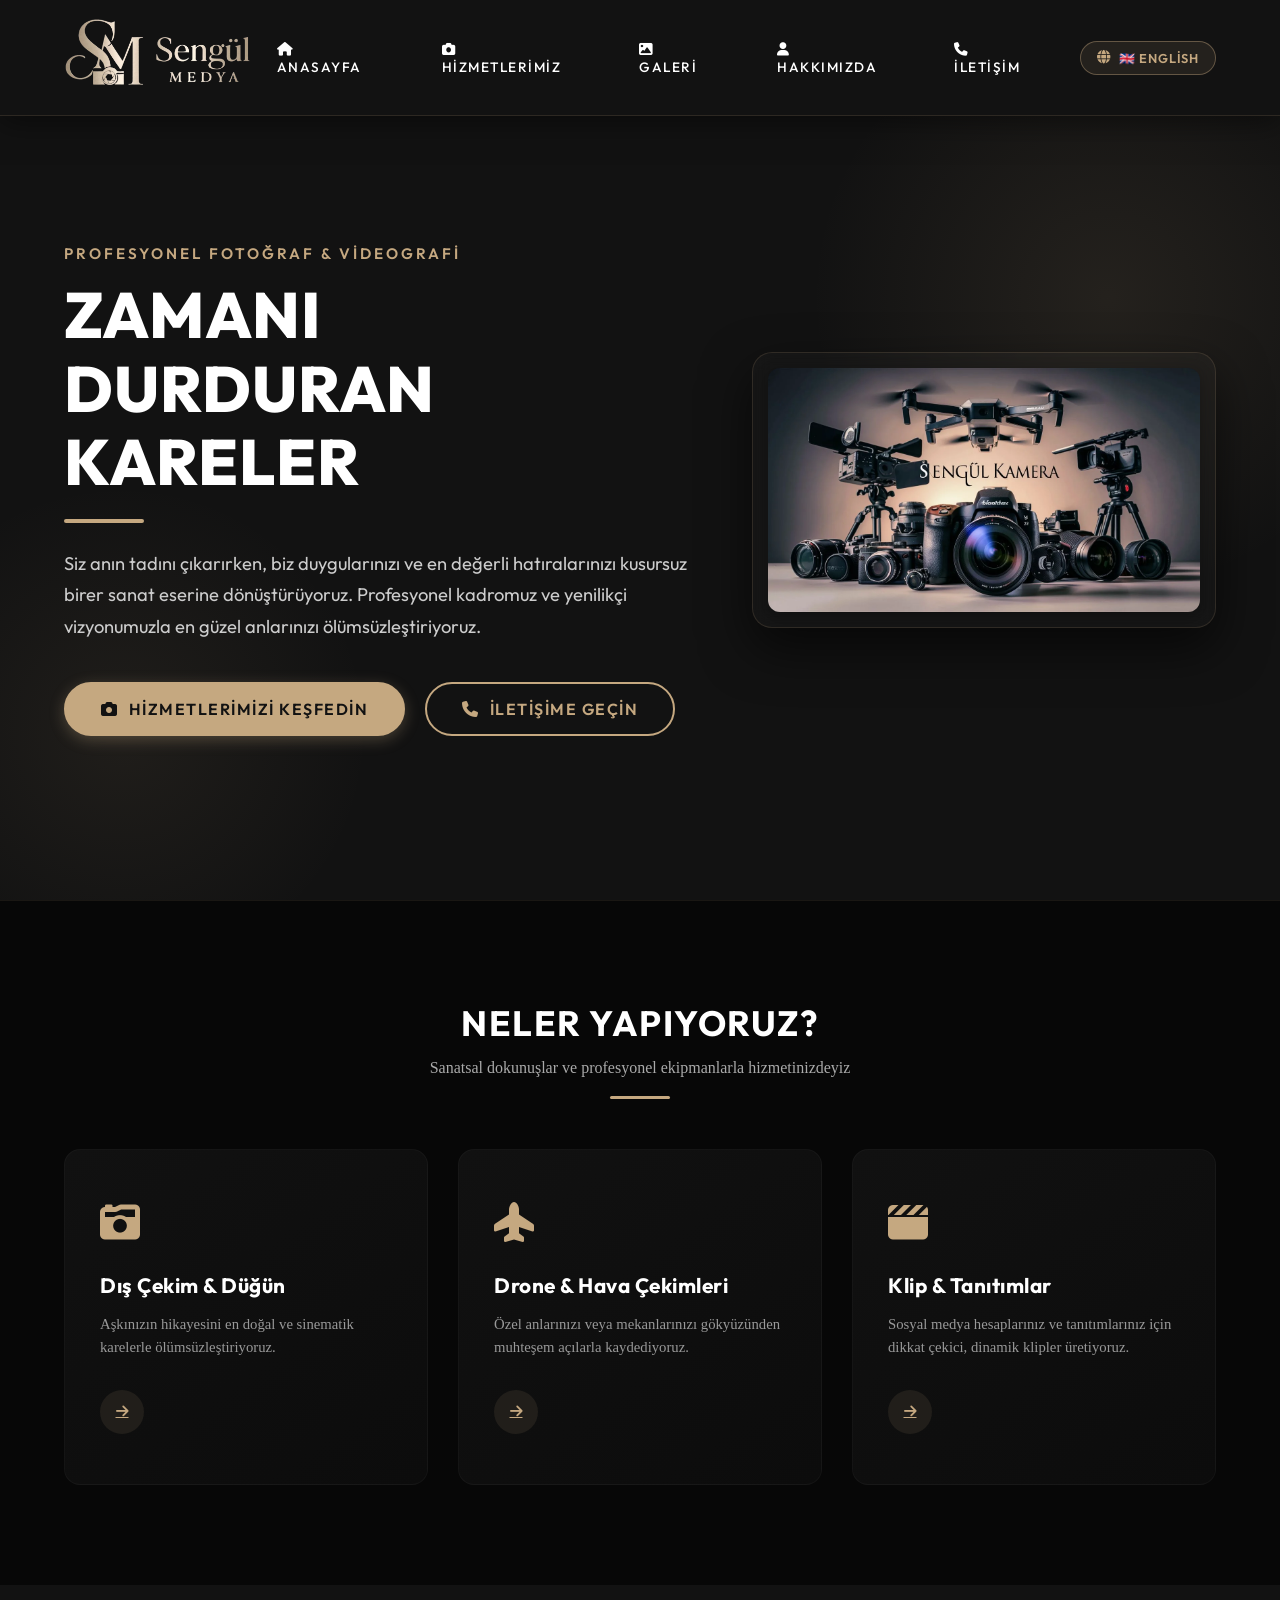
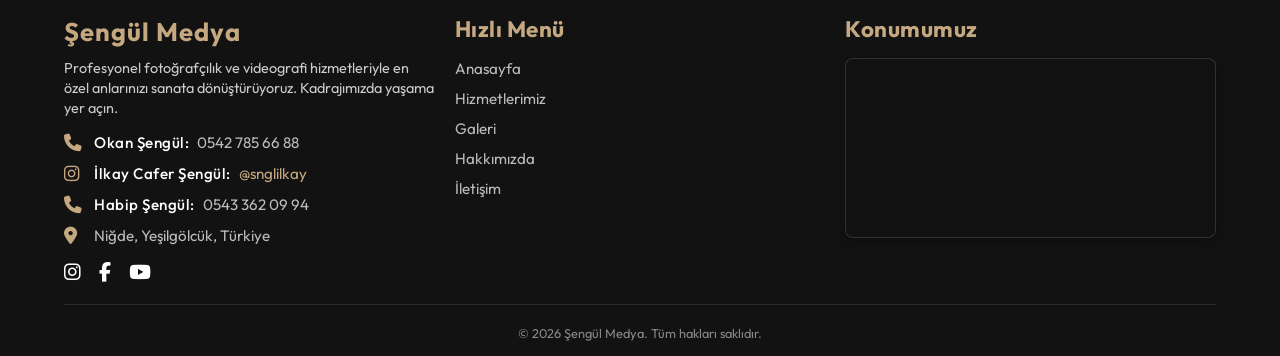
==== commit 38e1e06a: "Harita iframe'i IntersectionObserver ile ekran alanına girdiğinde yüklenecek şekilde lazy load yapıl" ====
--- a/index.html
+++ b/index.html
@@ -23,11 +23,10 @@
     <link rel="preconnect" href="https://fonts.googleapis.com">
     <link rel="preconnect" href="https://fonts.gstatic.com" crossorigin>
     <link rel="preconnect" href="https://cdnjs.cloudflare.com" crossorigin>
-    <link rel="preload" href="images/hero-bg.webp" as="image" type="image/webp" fetchpriority="high">
     <link rel="stylesheet" href="css/style.css">
-    <link rel="stylesheet" href="https://cdnjs.cloudflare.com/ajax/libs/font-awesome/6.7.1/css/all.min.css" media="print" onload="this.media='all'">
+    <link rel="stylesheet" href="https://cdnjs.cloudflare.com/ajax/libs/font-awesome/6.7.1/css/all.min.css">
     <link rel="icon" href="images/favicon.png" type="image/png">
-    <link rel="stylesheet" href="https://fonts.googleapis.com/css2?family=Outfit:wght@300;400;500;600;700;800&display=swap" media="print" onload="this.media='all'">
+    <link href="https://fonts.googleapis.com/css2?family=Outfit:wght@300;400;500;600;700;800&display=swap" rel="stylesheet">
 </head>
 
 <body>
@@ -148,9 +147,7 @@
 
             <div class="footer-map">
                 <h3 data-i18n="footer.location">Konumumuz</h3>
-                <iframe src="https://maps.google.com/maps?q=38.228377,34.775056&hl=tr&z=19&output=embed" width="100%"
-                    height="180" allowfullscreen="" loading="lazy"
-                    referrerpolicy="no-referrer-when-downgrade"></iframe>
+                <div class="map-placeholder" id="map-placeholder" data-src="https://maps.google.com/maps?q=38.228377,34.775056&hl=tr&z=19&output=embed"></div>
             </div>
         </div>
 
@@ -162,8 +159,8 @@
 
 
 
-    <script src="js/app.js"></script>
-    <script src="js/lang.js"></script>
+    <script src="js/app.js" defer></script>
+    <script src="js/lang.js" defer></script>
 
 </body>
 
--- a/css/style.css
+++ b/css/style.css
@@ -476,10 +476,22 @@
     letter-spacing: 0.5px;
 }
 
-.footer-map iframe {
+.map-placeholder {
+    width: 100%;
+    height: 180px;
     border-radius: 8px;
     box-shadow: 0 5px 15px rgba(0, 0, 0, 0.3);
     border: 1px solid rgba(197, 168, 128, 0.2);
+    background: #111;
+    display: block;
+    position: relative;
+    overflow: hidden;
+}
+
+.map-placeholder iframe {
+    width: 100%;
+    height: 100%;
+    border: none;
     display: block;
 }
 
@@ -1181,7 +1193,7 @@
         margin-right: 0;
     }
 
-    .footer-map iframe {
+    .map-placeholder, .map-placeholder iframe {
         height: 200px;
     }
 
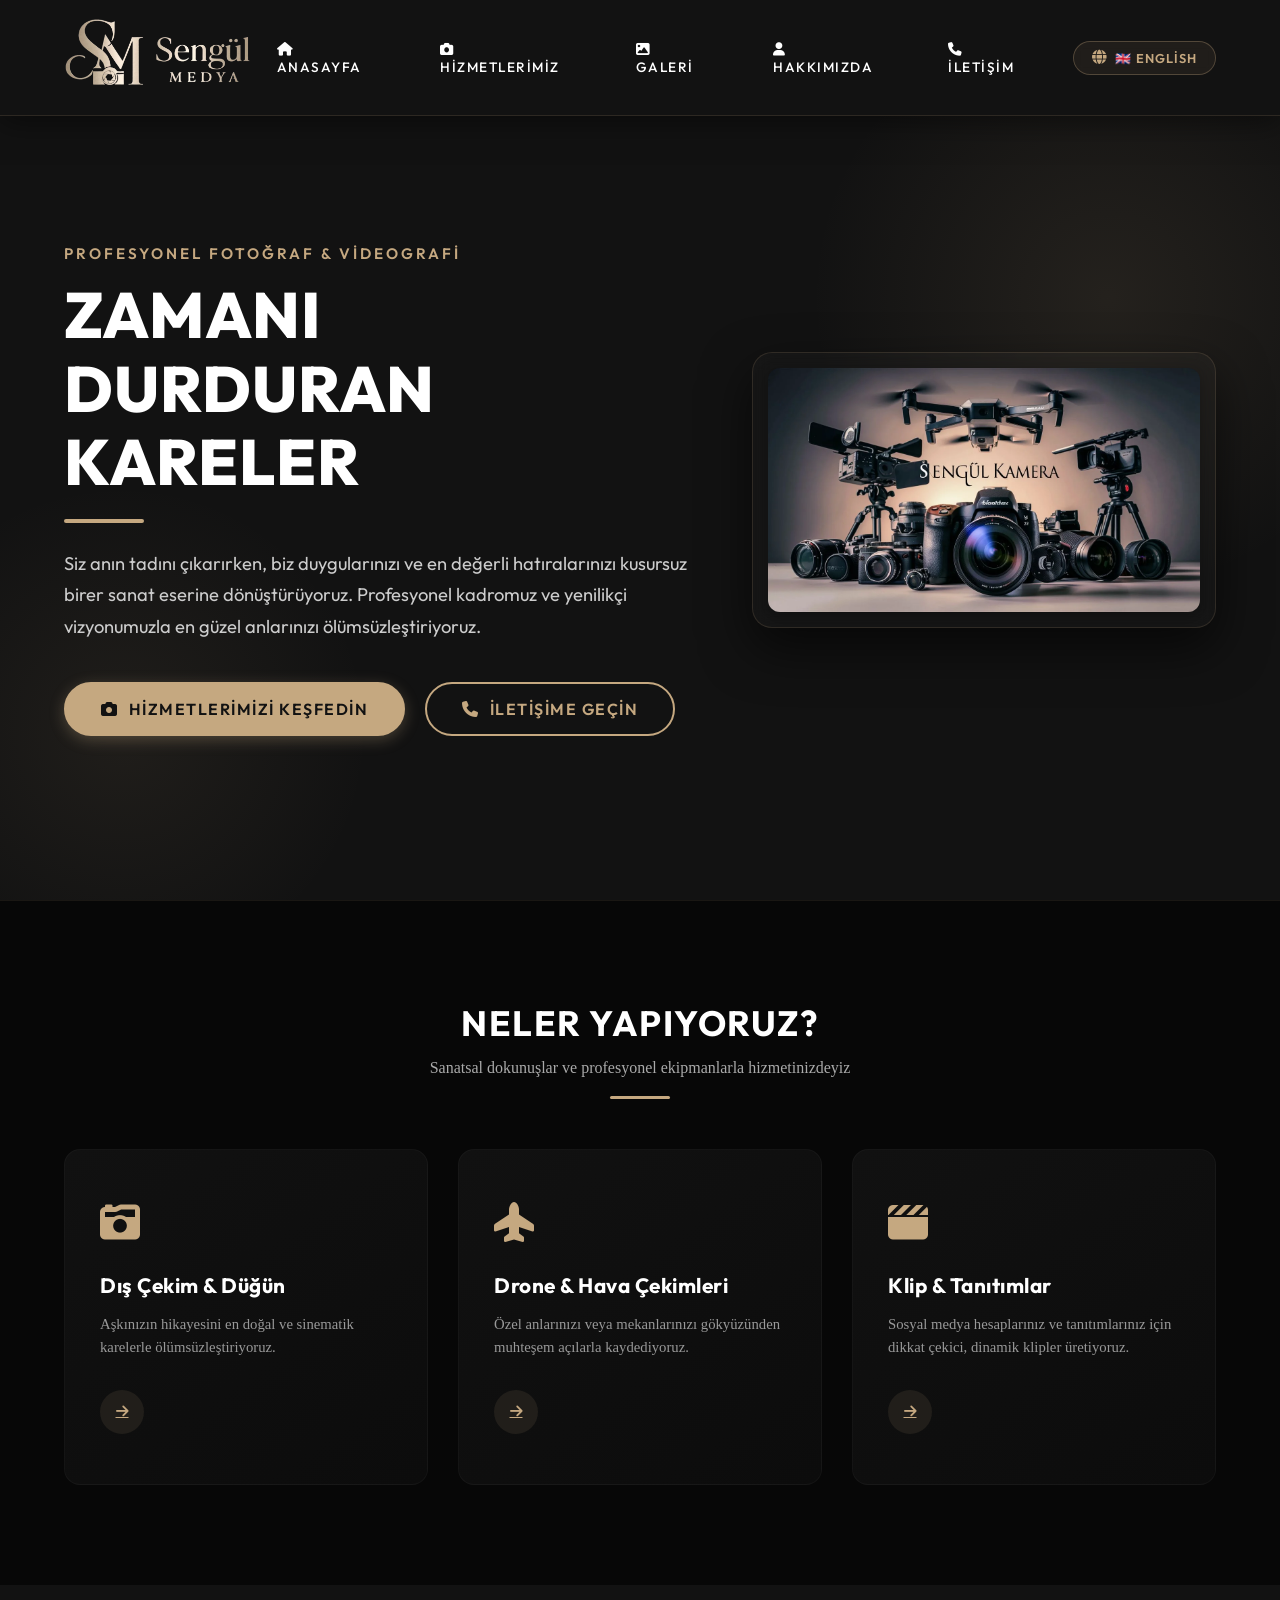
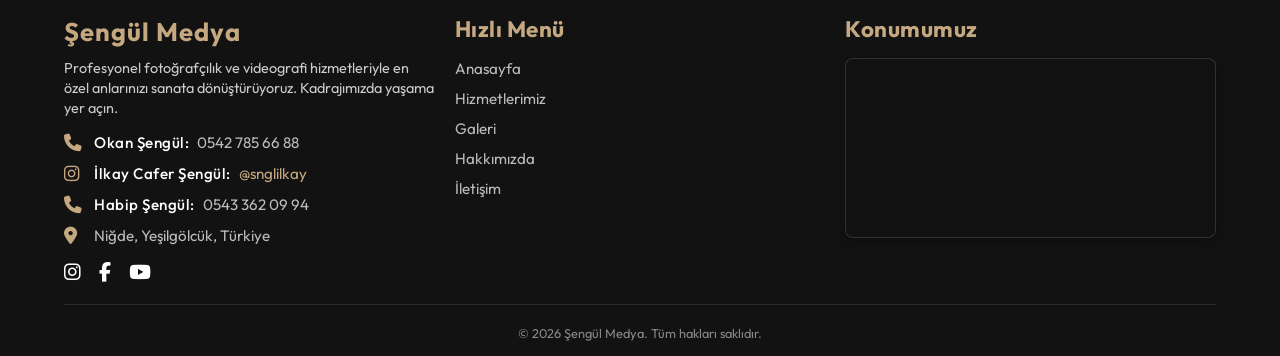
==== commit d4b79fe1: "Refactor language switch UI, complete translations, and mute gallery videos" ====
--- a/index.html
+++ b/index.html
@@ -24,9 +24,11 @@
     <link rel="preconnect" href="https://fonts.gstatic.com" crossorigin>
     <link rel="preconnect" href="https://cdnjs.cloudflare.com" crossorigin>
     <link rel="stylesheet" href="css/style.css">
-    <link rel="stylesheet" href="https://cdnjs.cloudflare.com/ajax/libs/font-awesome/6.7.1/css/all.min.css">
+    <link rel="stylesheet" href="https://cdnjs.cloudflare.com/ajax/libs/font-awesome/6.7.1/css/all.min.css" media="print" onload="this.media='all'">
+    <noscript><link rel="stylesheet" href="https://cdnjs.cloudflare.com/ajax/libs/font-awesome/6.7.1/css/all.min.css"></noscript>
     <link rel="icon" href="images/favicon.png" type="image/png">
-    <link href="https://fonts.googleapis.com/css2?family=Outfit:wght@300;400;500;600;700;800&display=swap" rel="stylesheet">
+    <link rel="stylesheet" href="https://fonts.googleapis.com/css2?family=Outfit:wght@300;400;500;600;700;800&display=swap" media="print" onload="this.media='all'">
+    <noscript><link rel="stylesheet" href="https://fonts.googleapis.com/css2?family=Outfit:wght@300;400;500;600;700;800&display=swap"></noscript>
 </head>
 
 <body>
@@ -116,7 +118,7 @@
     <footer class="footer">
         <div class="footer-container">
             <div class="footer-info">
-                <h2>Şengül Medya</h2>
+                <h2 data-i18n="brand.name">Şengül Medya</h2>
                 <p class="footer-desc" data-i18n="footer.desc">Profesyonel fotoğrafçılık ve videografi hizmetleriyle en özel anlarınızı sanata
                     dönüştürüyoruz. Kadrajımızda yaşama yer açın.</p>
 
@@ -124,7 +126,7 @@
                     <p><i class="fa-solid fa-phone"></i> <strong>Okan Şengül:</strong> 0542 785 66 88</p>
                     <p><i class="fa-brands fa-instagram"></i> <strong>İlkay Cafer Şengül:</strong> <a href="https://www.instagram.com/snglilkay/" target="_blank">@snglilkay</a></p>
                     <p><i class="fa-solid fa-phone"></i> <strong>Habip Şengül:</strong> 0543 362 09 94</p>
-                    <p><i class="fa-solid fa-location-dot"></i> <span>Niğde, Yeşilgölcük, Türkiye</span></p>
+                    <p><i class="fa-solid fa-location-dot"></i> <span data-i18n="footer.address">Niğde, Yeşilgölcük, Türkiye</span></p>
                 </div>
 
                 <div class="social-icons">
--- a/css/style.css
+++ b/css/style.css
@@ -684,6 +684,10 @@
 .info-box p {
     color: #bbb;
     margin-bottom: 5px;
+}
+
+.info-box p:empty {
+    display: none;
 }
 
 .contact-form-container {
@@ -956,22 +960,25 @@
         display: flex;
         align-items: center;
         gap: 6px;
-        background: rgba(197, 168, 128, 0.1);
-        border: 1px solid rgba(197, 168, 128, 0.3);
+        background: rgba(197, 168, 128, 0.08);
+        border: 1.5px solid rgba(197, 168, 128, 0.3);
         color: var(--primary);
         padding: 6px 14px;
-        border-radius: 50px;
+        border-radius: 30px;
         font-family: 'Outfit', sans-serif;
         font-size: 0.75rem;
         font-weight: 700;
         letter-spacing: 1px;
         cursor: pointer;
-        transition: all 0.25s ease;
+        transition: all 0.3s cubic-bezier(0.175, 0.885, 0.32, 1.275);
     }
 
     #lang-toggle-btn-drawer:hover {
         background: var(--primary);
         color: var(--bg-dark);
+        border-color: var(--primary);
+        box-shadow: 0 4px 12px rgba(197, 168, 128, 0.2);
+        transform: translateY(-2px);
     }
 
     /* Drawer kapat butonu */
@@ -1519,6 +1526,7 @@
     width: 100%;
     height: calc(100% + 46px); /* Add 46px to the height so the bottom controls are perfectly visible and not cut off */
     border: none;
+    pointer-events: none; /* Blocks all mouse/touch interactions to prevent users from unmuting or changing settings */
 }
 
 /* Fix mobile video compositor freeze by removing 3D transforms when playing */
@@ -1848,38 +1856,40 @@
 #lang-toggle-btn {
     display: flex;
     align-items: center;
-    gap: 7px;
-    background: rgba(197, 168, 128, 0.1);
-    border: 1px solid rgba(197, 168, 128, 0.4);
-    color: var(--primary);
-    padding: 8px 16px;
-    border-radius: 50px;
+    gap: 8px;
+    background: rgba(197, 168, 128, 0.08);
+    border: 1.5px solid rgba(197, 168, 128, 0.3);
+    color: var(--primary);
+    padding: 8px 18px;
+    border-radius: 30px;
     font-family: 'Outfit', sans-serif;
     font-size: 0.8rem;
     font-weight: 600;
-    letter-spacing: 0.8px;
+    letter-spacing: 1px;
     text-transform: uppercase;
     cursor: pointer;
-    transition: all 0.3s ease;
+    transition: all 0.4s cubic-bezier(0.175, 0.885, 0.32, 1.275);
     white-space: nowrap;
     flex-shrink: 0;
+    backdrop-filter: blur(5px);
+    -webkit-backdrop-filter: blur(5px);
 }
 
 #lang-toggle-btn:hover {
     background: var(--primary);
     color: var(--bg-dark);
     border-color: var(--primary);
-    box-shadow: 0 4px 15px rgba(197, 168, 128, 0.35);
-    transform: translateY(-2px);
+    box-shadow: 0 6px 18px rgba(197, 168, 128, 0.25);
+    transform: translateY(-3px);
 }
 
 #lang-toggle-btn i {
-    font-size: 0.85rem;
-    transition: transform 0.3s ease;
+    font-size: 0.9rem;
+    transition: transform 0.6s cubic-bezier(0.175, 0.885, 0.32, 1.275);
 }
 
 #lang-toggle-btn:hover i {
-    transform: rotate(20deg);
+    transform: rotate(360deg);
 }
 
 /* Butonun header içindeki konumu */
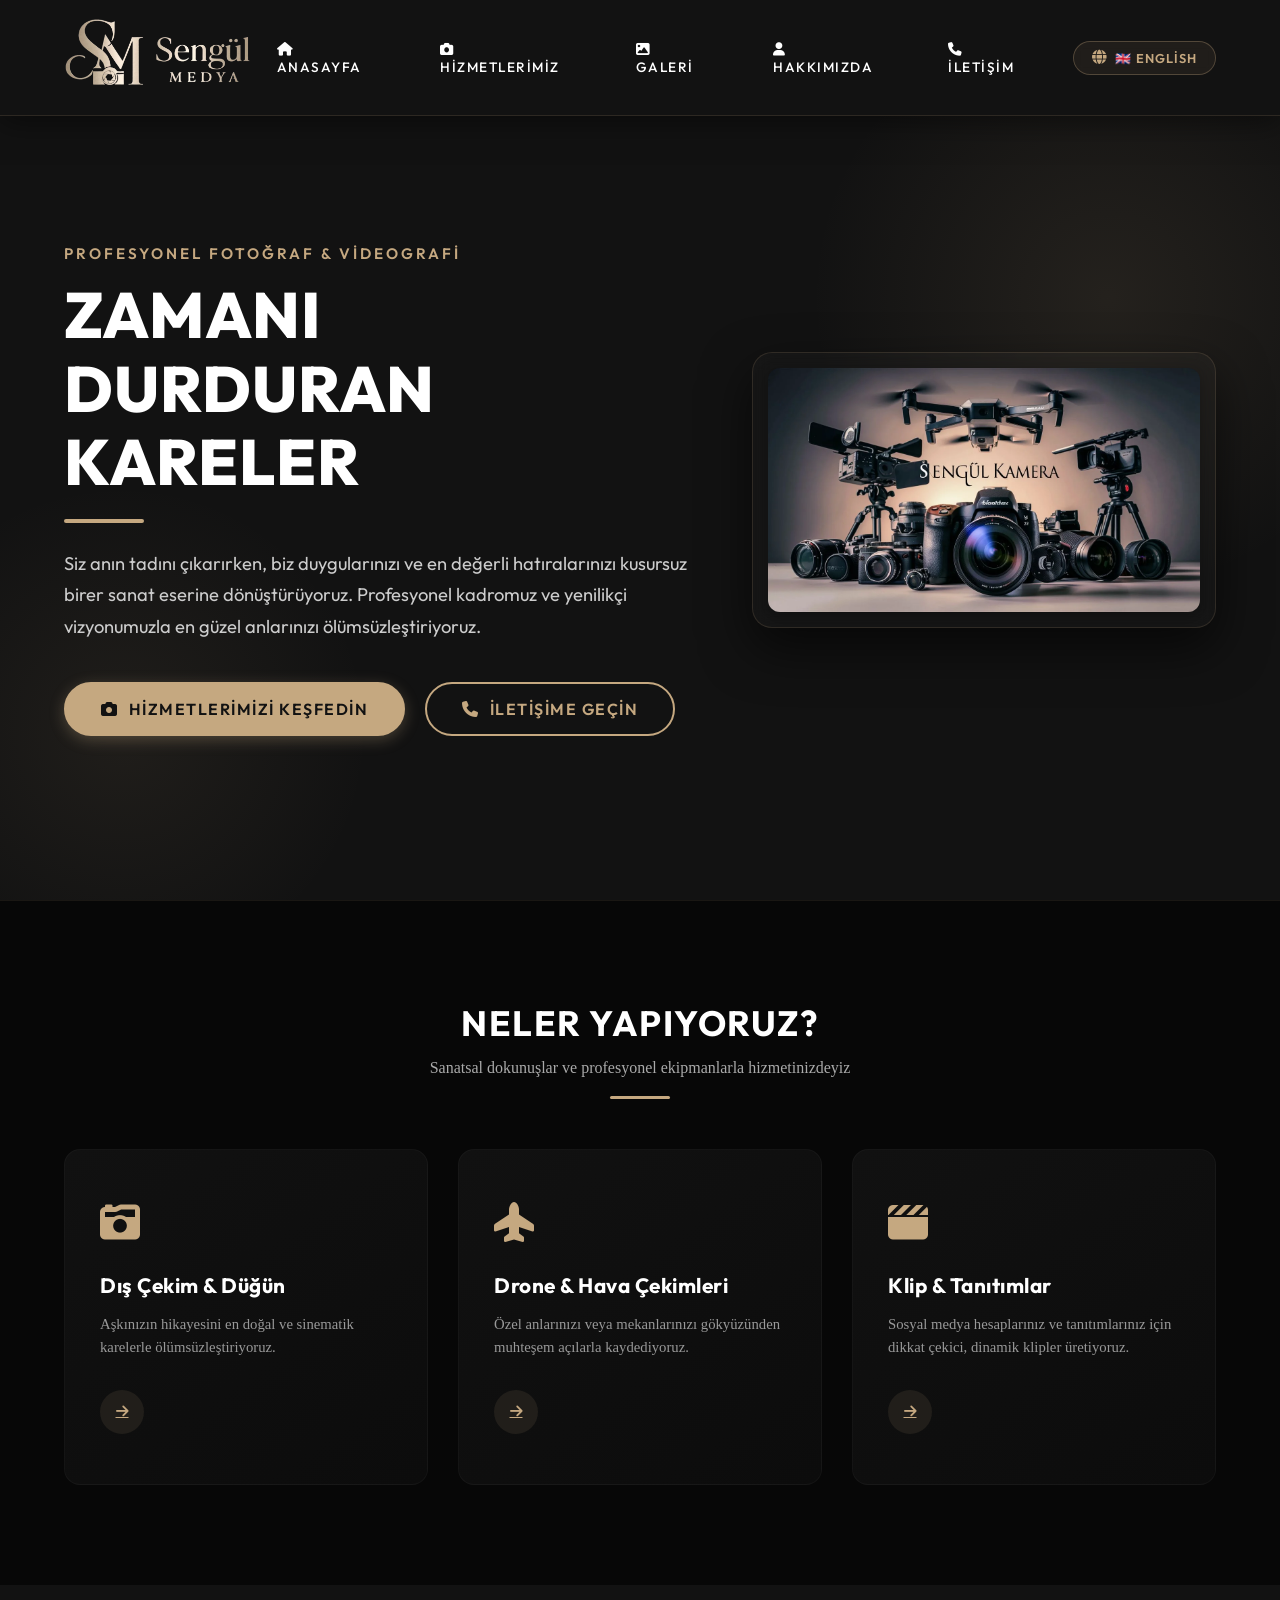
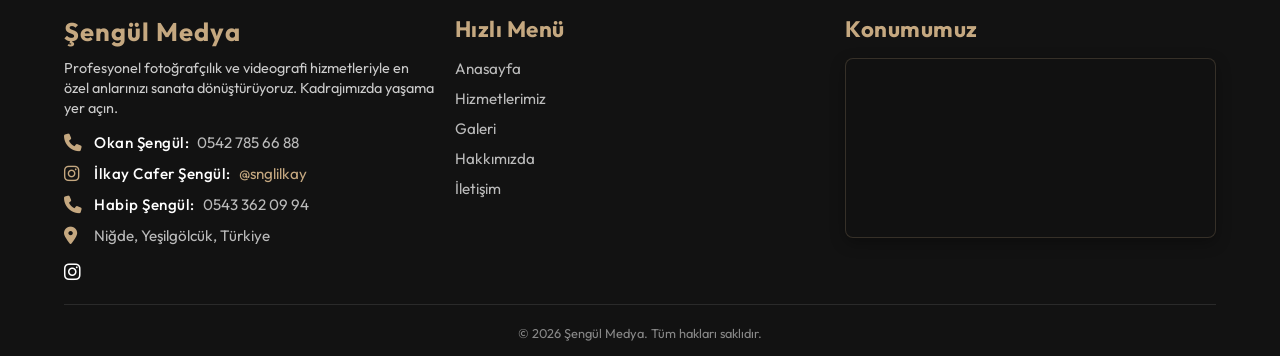
==== commit 6cdba62b: "Mute video audio using native HTML5 player, add KVKK checkbox, and remove Facebook/YouTube icons" ====
--- a/index.html
+++ b/index.html
@@ -130,9 +130,7 @@
                 </div>
 
                 <div class="social-icons">
-                    <a href="https://www.instagram.com/sengulmedya/"><i class="fa-brands fa-instagram"></i></a>
-                    <a href="#"><i class="fa-brands fa-facebook-f"></i></a>
-                    <a href="#"><i class="fa-brands fa-youtube"></i></a>
+                    <a href="https://www.instagram.com/sengulmedya/" target="_blank"><i class="fa-brands fa-instagram"></i></a>
                 </div>
             </div>
 
--- a/css/style.css
+++ b/css/style.css
@@ -2304,5 +2304,69 @@
     }
 }
 
-
-
+/* Custom Checkbox Styles for KVKK */
+.checkbox-control {
+    display: flex;
+    align-items: flex-start;
+    margin-bottom: 20px !important;
+}
+
+.checkbox-label {
+    display: flex;
+    align-items: flex-start;
+    gap: 12px;
+    cursor: pointer;
+    font-size: 0.85rem;
+    color: #bbb;
+    user-select: none;
+}
+
+.checkbox-label input {
+    display: none; /* Hide default browser checkbox */
+}
+
+.checkbox-custom {
+    width: 18px;
+    height: 18px;
+    border: 1.5px solid rgba(197, 168, 128, 0.4);
+    border-radius: 4px;
+    background: rgba(255, 255, 255, 0.02);
+    position: relative;
+    transition: all 0.3s ease;
+    flex-shrink: 0;
+    margin-top: 2px;
+}
+
+.checkbox-label:hover .checkbox-custom {
+    border-color: var(--primary);
+    box-shadow: 0 0 8px rgba(197, 168, 128, 0.2);
+}
+
+.checkbox-label input:checked + .checkbox-custom {
+    background: var(--primary);
+    border-color: var(--primary);
+}
+
+.checkbox-label input:checked + .checkbox-custom::after {
+    content: "\f00c";
+    font-family: "Font Awesome 6 Free";
+    font-weight: 900;
+    color: var(--bg-dark);
+    font-size: 0.7rem;
+    position: absolute;
+    top: 50%;
+    left: 50%;
+    transform: translate(-50%, -50%);
+}
+
+.checkbox-text {
+    line-height: 1.4;
+    transition: color 0.3s ease;
+}
+
+.checkbox-label:hover .checkbox-text {
+    color: #fff;
+}
+
+
+
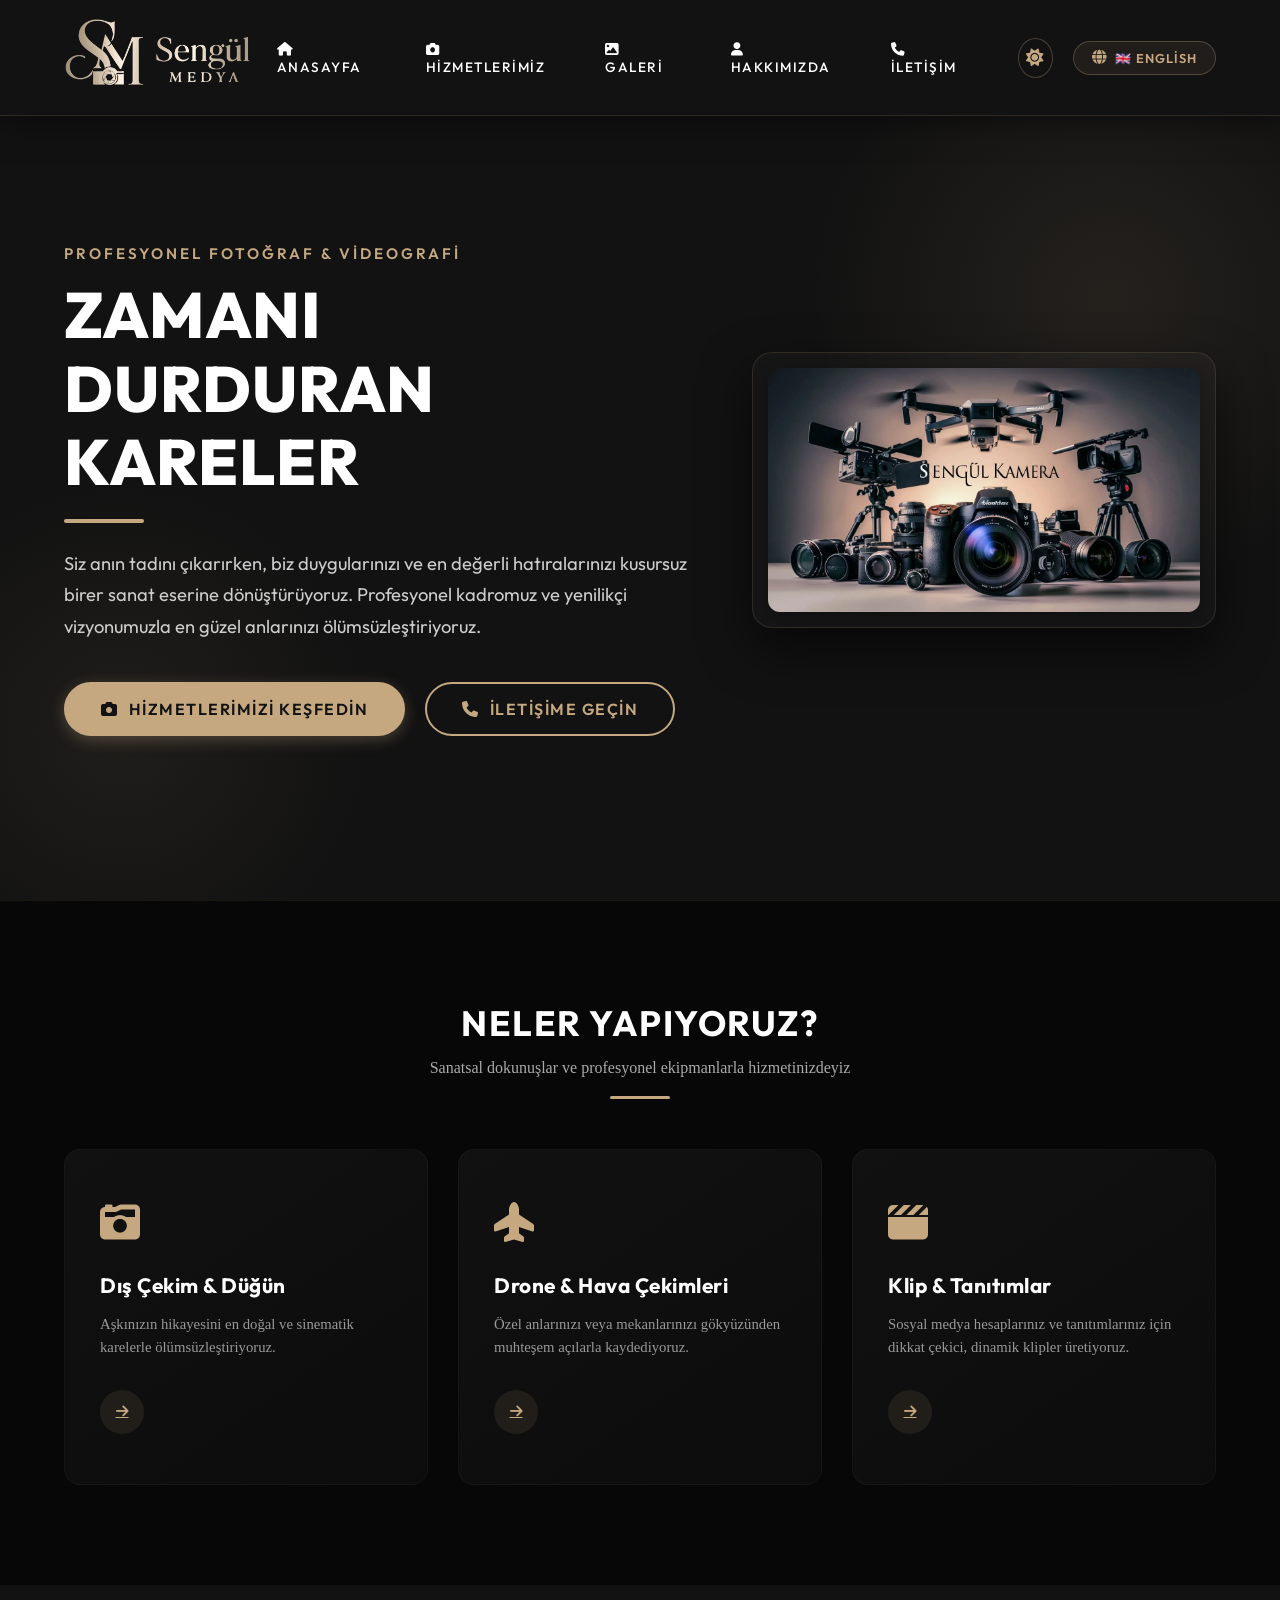
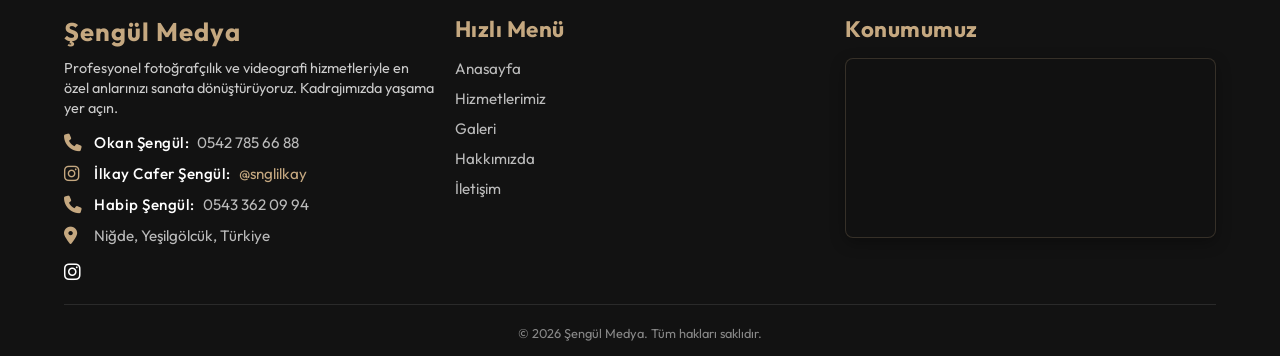
==== commit 37c85b82: "Add a high-quality light mode theme switcher with localized state saving and elegant golden-ivory ov" ====
--- a/index.html
+++ b/index.html
@@ -53,6 +53,9 @@
                 </ul>
             </nav>
 
+            <button id="theme-toggle-btn" aria-label="Koyu/Açık Tema Değiştir">
+                <i class="fa-solid fa-sun"></i>
+            </button>
             <button id="lang-toggle-btn" aria-label="Dil Değiştir / Change Language">
                 <i class="fa-solid fa-globe"></i> 🇬🇧 English
             </button>
--- a/css/style.css
+++ b/css/style.css
@@ -1319,6 +1319,7 @@
 
 .about-image img {
     width: 100%;
+    height: auto;
     border-radius: 20px;
     box-shadow: 0 15px 40px rgba(0, 0, 0, 0.4);
     border: 1px solid rgba(197, 168, 128, 0.2);
@@ -1526,7 +1527,6 @@
     width: 100%;
     height: calc(100% + 46px); /* Add 46px to the height so the bottom controls are perfectly visible and not cut off */
     border: none;
-    pointer-events: none; /* Blocks all mouse/touch interactions to prevent users from unmuting or changing settings */
 }
 
 /* Fix mobile video compositor freeze by removing 3D transforms when playing */
@@ -2368,5 +2368,406 @@
     color: #fff;
 }
 
-
-
+/* KVKK Page Layout */
+.kvkk-content-section {
+    background-color: var(--bg-dark);
+    padding: 20px 5% 80px;
+}
+
+.kvkk-container {
+    max-width: 900px;
+    margin: 0 auto;
+    padding: 40px;
+    background: rgba(255, 255, 255, 0.02);
+    border: 1.5px solid rgba(197, 168, 128, 0.1);
+    border-radius: 16px;
+    backdrop-filter: blur(10px);
+}
+
+.kvkk-intro-text {
+    font-size: 1.05rem;
+    line-height: 1.8;
+    color: #ddd;
+    margin-bottom: 40px;
+}
+
+.kvkk-section-block {
+    margin-bottom: 35px;
+}
+
+.kvkk-section-block h2 {
+    font-size: 1.3rem;
+    color: var(--primary);
+    margin-bottom: 15px;
+    font-weight: 600;
+    border-left: 3px solid var(--primary);
+    padding-left: 15px;
+}
+
+.kvkk-section-block p {
+    font-size: 0.95rem;
+    line-height: 1.7;
+    color: #bbb;
+    text-align: justify;
+}
+
+@media (max-width: 768px) {
+    .kvkk-container {
+        margin: 30px 15px;
+        padding: 25px;
+    }
+    .kvkk-section-block h2 {
+        font-size: 1.15rem;
+    }
+}
+
+/* ── Theme Toggle Button Styles ────────────────────────────────── */
+#theme-toggle-btn, #theme-toggle-btn-drawer {
+    background: transparent;
+    border: 1px solid rgba(197, 168, 128, 0.3);
+    color: var(--primary);
+    width: 40px;
+    height: 40px;
+    border-radius: 50%;
+    display: flex;
+    justify-content: center;
+    align-items: center;
+    cursor: pointer;
+    font-size: 1.1rem;
+    transition: all 0.3s ease;
+    margin-left: 15px;
+}
+
+#theme-toggle-btn:hover, #theme-toggle-btn-drawer:hover {
+    background: rgba(197, 168, 128, 0.1);
+    border-color: var(--primary);
+    box-shadow: 0 0 10px rgba(197, 168, 128, 0.2);
+}
+
+/* ── Light Theme Overrides ─────────────────────────────────────── */
+body.light-theme {
+    background-color: #fcfaf7;
+    color: #1c1a17;
+}
+
+/* Header & Nav */
+body.light-theme header {
+    background-color: #ffffff;
+    border-bottom: 1px solid rgba(197, 168, 128, 0.2);
+    box-shadow: 0 4px 20px rgba(0, 0, 0, 0.05);
+}
+
+body.light-theme .navlist a {
+    color: #333333;
+}
+
+body.light-theme .navlist a:hover {
+    color: var(--primary);
+}
+
+body.light-theme .menu-toggle {
+    color: #333333;
+}
+
+/* Invert Logo Text in Light Theme */
+body.light-theme #logo {
+    filter: invert(0.9) hue-rotate(180deg) brightness(0.6) contrast(1.5);
+}
+
+/* Hero Section */
+body.light-theme .hero {
+    background-color: #fcfaf7;
+    color: #222222;
+}
+
+body.light-theme .hero h1 {
+    color: #121212;
+}
+
+body.light-theme .hero p {
+    color: #555555;
+}
+
+body.light-theme .hero::before {
+    background: radial-gradient(circle, rgba(197, 168, 128, 0.1) 0%, transparent 70%);
+}
+
+/* Quick Services Section */
+body.light-theme .quick-services-section {
+    background: #f8f6f0;
+    border-top: 1px solid rgba(197, 168, 128, 0.2);
+}
+
+body.light-theme .section-header h2 {
+    color: #121212;
+}
+
+body.light-theme .section-header p {
+    color: #666666;
+}
+
+body.light-theme .quick-service-card {
+    background: #ffffff;
+    border: 1px solid rgba(197, 168, 128, 0.25);
+    box-shadow: 0 10px 30px rgba(0, 0, 0, 0.04);
+}
+
+body.light-theme .quick-service-card h3 {
+    color: #121212;
+}
+
+body.light-theme .quick-service-card p {
+    color: #555555;
+}
+
+body.light-theme .quick-service-card .qs-link {
+    color: #333333;
+}
+
+body.light-theme .quick-service-card .qs-link:hover {
+    color: var(--primary);
+}
+
+/* Services Page & Pricing */
+body.light-theme .page-header {
+    background-color: #f8f6f0;
+    color: #222222;
+}
+
+body.light-theme .page-header p {
+    color: #666666;
+}
+
+body.light-theme .pricing-section {
+    background-color: #fcfaf7;
+}
+
+body.light-theme .pricing-header h2 {
+    color: #121212;
+}
+
+body.light-theme .pricing-header p {
+    color: #666666;
+}
+
+body.light-theme .pricing-card {
+    background: #ffffff;
+    border-color: rgba(197, 168, 128, 0.3);
+    box-shadow: 0 10px 30px rgba(0, 0, 0, 0.05);
+}
+
+body.light-theme .pricing-card h3 {
+    color: #121212;
+}
+
+body.light-theme .feature-name {
+    color: #444444;
+}
+
+body.light-theme .feature-price {
+    color: #121212;
+}
+
+body.light-theme .pricing-card .btn-outline {
+    border-color: var(--primary);
+    color: var(--primary);
+}
+
+body.light-theme .pricing-card .btn-outline:hover {
+    background-color: var(--primary);
+    color: #ffffff;
+}
+
+/* About Us Page */
+body.light-theme .about-section {
+    background-color: #fcfaf7;
+}
+
+body.light-theme .about-text h2 {
+    color: #121212;
+}
+
+body.light-theme .about-text p {
+    color: #444444;
+}
+
+body.light-theme .about-text p strong {
+    color: #121212;
+}
+
+body.light-theme .feature h4 {
+    color: #121212;
+}
+
+body.light-theme .feature p {
+    color: #666666;
+}
+
+body.light-theme .about-experience h3 {
+    color: #ffffff;
+}
+
+body.light-theme .about-experience p {
+    color: #ffffff;
+}
+
+/* Contact Page */
+body.light-theme .contact-section {
+    background-color: #fcfaf7;
+}
+
+body.light-theme .info-box {
+    background: #ffffff;
+    border-color: rgba(197, 168, 128, 0.25);
+    box-shadow: 0 10px 30px rgba(0, 0, 0, 0.04);
+}
+
+body.light-theme .info-box h3 {
+    color: #121212;
+}
+
+body.light-theme .info-box p {
+    color: #555555;
+}
+
+body.light-theme .contact-form-container {
+    background: #ffffff;
+    border-color: rgba(197, 168, 128, 0.25);
+    box-shadow: 0 15px 40px rgba(0, 0, 0, 0.05);
+}
+
+body.light-theme .contact-form-container h2 {
+    color: #121212;
+}
+
+body.light-theme .form-control label {
+    color: #444444;
+}
+
+body.light-theme .form-control input,
+body.light-theme .form-control textarea {
+    background: #fcfaf7;
+    border-color: rgba(197, 168, 128, 0.3);
+    color: #222222;
+}
+
+body.light-theme .form-control input:focus,
+body.light-theme .form-control textarea:focus {
+    border-color: var(--primary);
+    background: #ffffff;
+}
+
+body.light-theme .checkbox-text {
+    color: #555555;
+}
+
+body.light-theme .checkbox-label:hover .checkbox-text {
+    color: #121212;
+}
+
+/* Gallery Page */
+body.light-theme .gallery-page-content {
+    background-color: #fcfaf7;
+}
+
+body.light-theme .video-cover-title {
+    color: #ffffff; /* Video kapak yazısı karanlıkta kalsın */
+}
+
+/* KVKK Page */
+body.light-theme .kvkk-content-section {
+    background-color: #fcfaf7;
+}
+
+body.light-theme .kvkk-container {
+    background: #ffffff;
+    border-color: rgba(197, 168, 128, 0.25);
+    box-shadow: 0 10px 35px rgba(0, 0, 0, 0.04);
+}
+
+body.light-theme .kvkk-intro-text {
+    color: #333333;
+}
+
+body.light-theme .kvkk-section-block h2 {
+    color: var(--primary);
+}
+
+body.light-theme .kvkk-section-block p {
+    color: #444444;
+}
+
+/* Footer in Light Theme */
+body.light-theme .footer {
+    background-color: #f8f6f0;
+    color: #333333;
+    border-top: 1px solid rgba(197, 168, 128, 0.2);
+}
+
+body.light-theme .footer-desc {
+    color: #555555;
+}
+
+body.light-theme .contact-info p {
+    color: #444444;
+}
+
+body.light-theme .footer-nav ul a {
+    color: #444444;
+}
+
+body.light-theme .footer-nav ul a:hover {
+    color: var(--primary);
+}
+
+body.light-theme .footer-bottom {
+    border-top-color: rgba(197, 168, 128, 0.2);
+    color: #666666;
+}
+
+/* Drawer Mobile Menu in Light Theme */
+body.light-theme .navbar {
+    background-color: #ffffff;
+}
+
+body.light-theme .drawer-header {
+    border-bottom-color: rgba(197, 168, 128, 0.2);
+}
+
+body.light-theme .drawer-brand {
+    color: #121212;
+}
+
+body.light-theme .drawer-footer {
+    border-top-color: rgba(197, 168, 128, 0.2);
+}
+
+body.light-theme .drawer-footer-label {
+    color: #555555;
+}
+
+body.light-theme #drawer-close {
+    color: #121212;
+}
+
+/* Success Page in Light Theme */
+body.light-theme .success-page-wrapper {
+    background-color: #fcfaf7;
+}
+
+body.light-theme .success-card {
+    background-color: #ffffff;
+    border-color: rgba(197, 168, 128, 0.25);
+    box-shadow: 0 15px 40px rgba(0, 0, 0, 0.05);
+}
+
+body.light-theme .success-card h1 {
+    color: #121212;
+}
+
+body.light-theme .success-card p {
+    color: #555555;
+}
+
+
+
